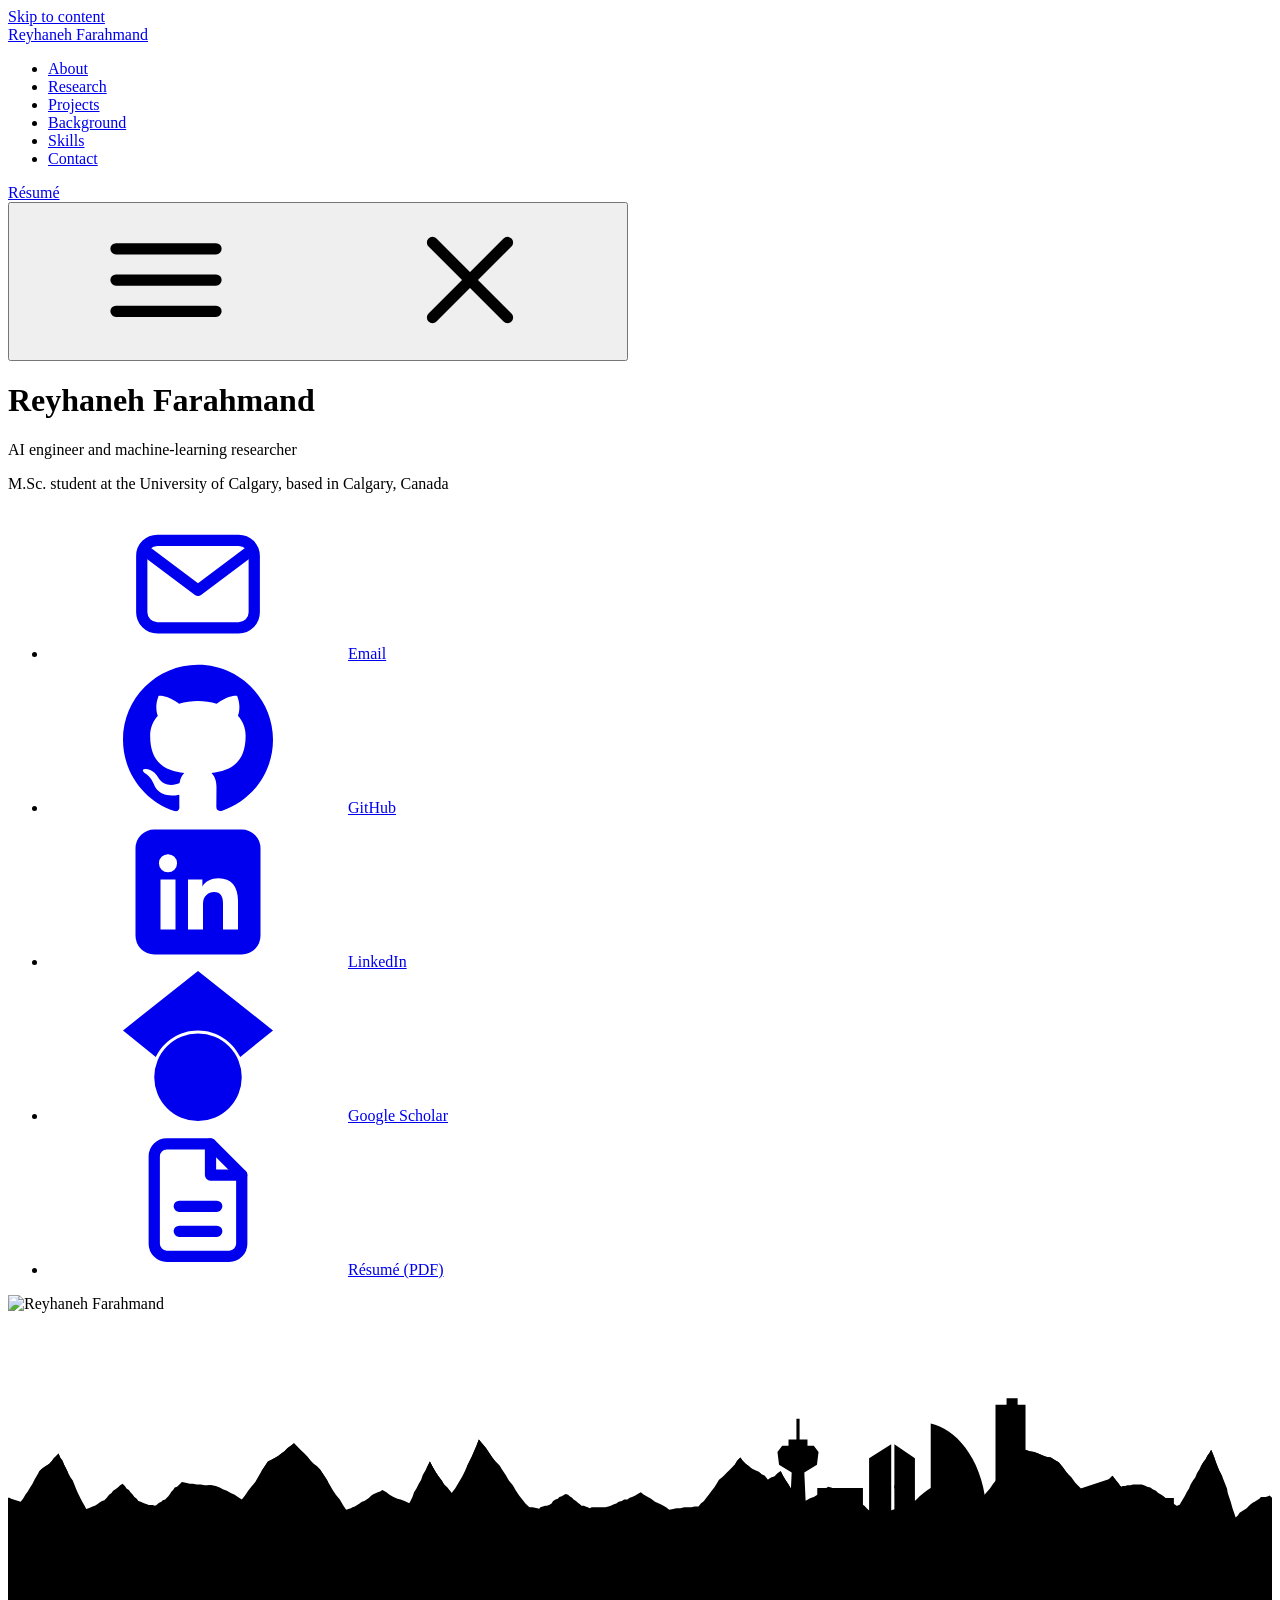
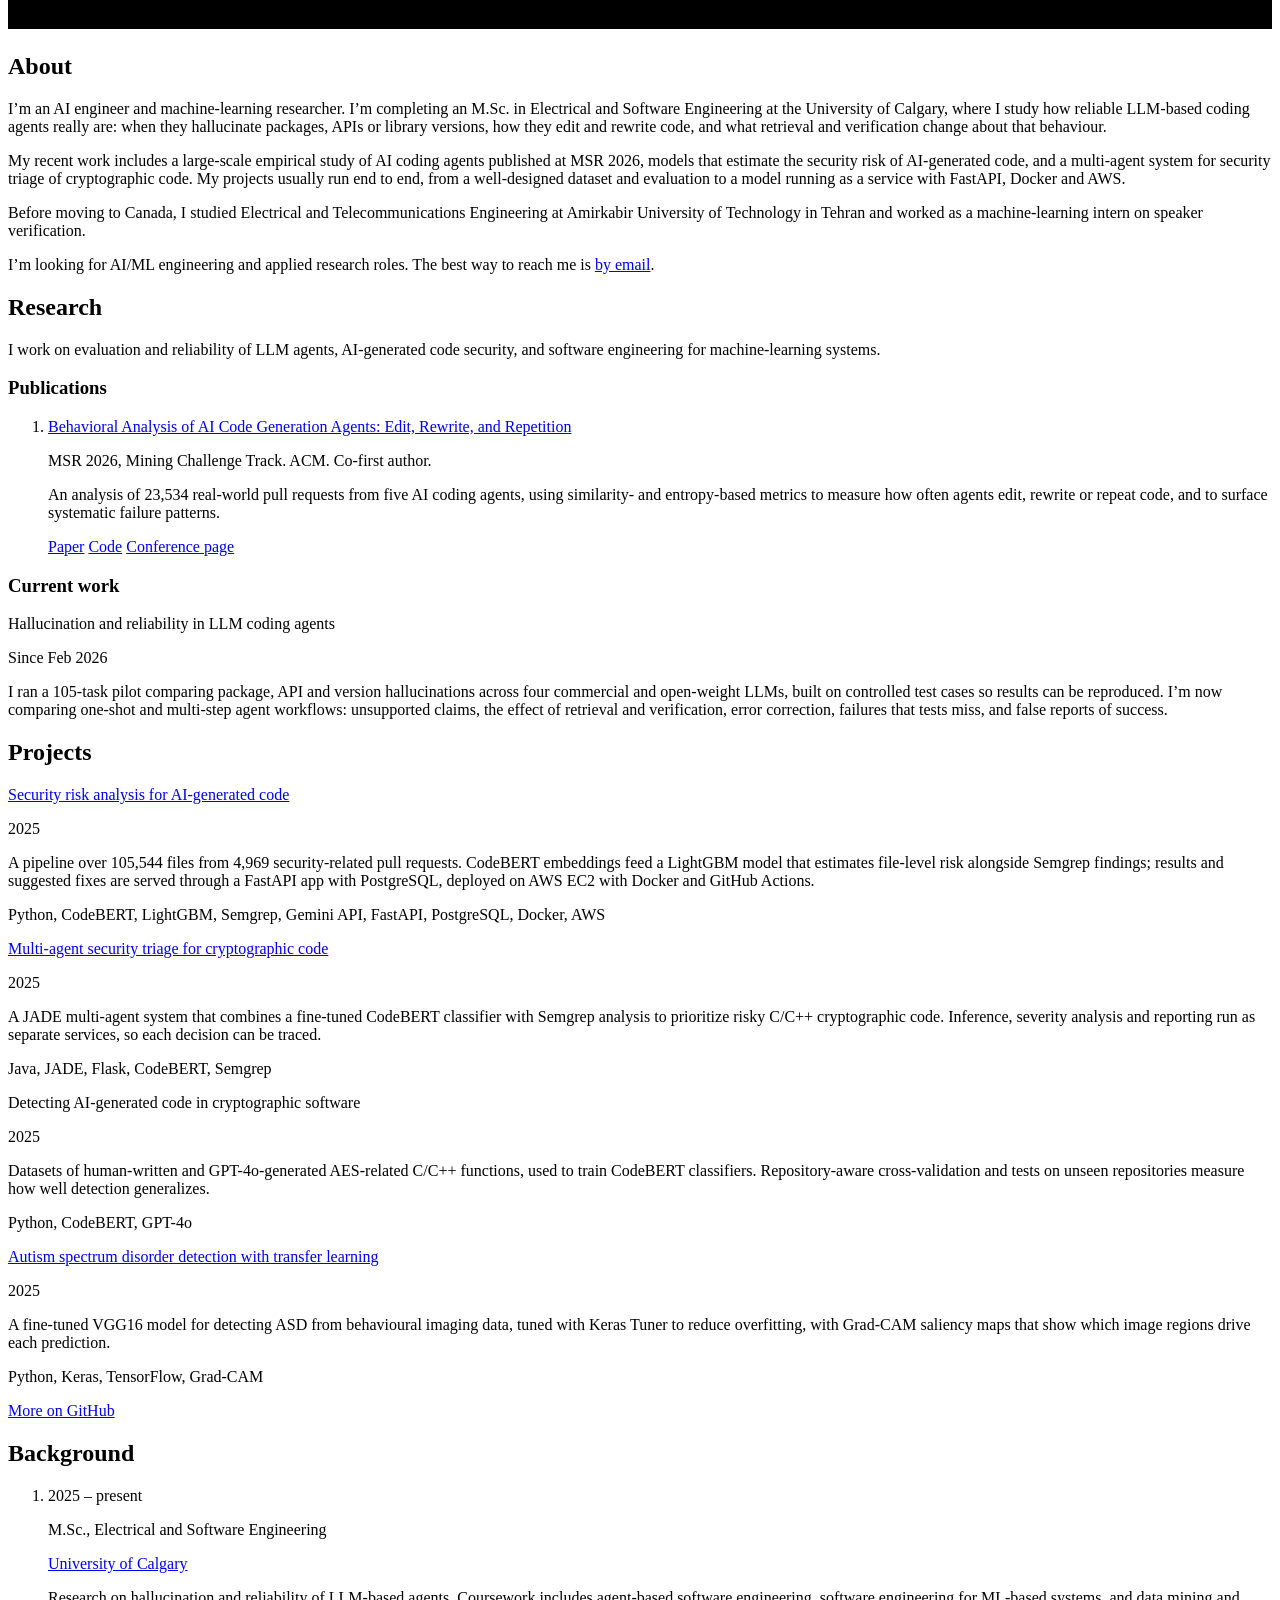
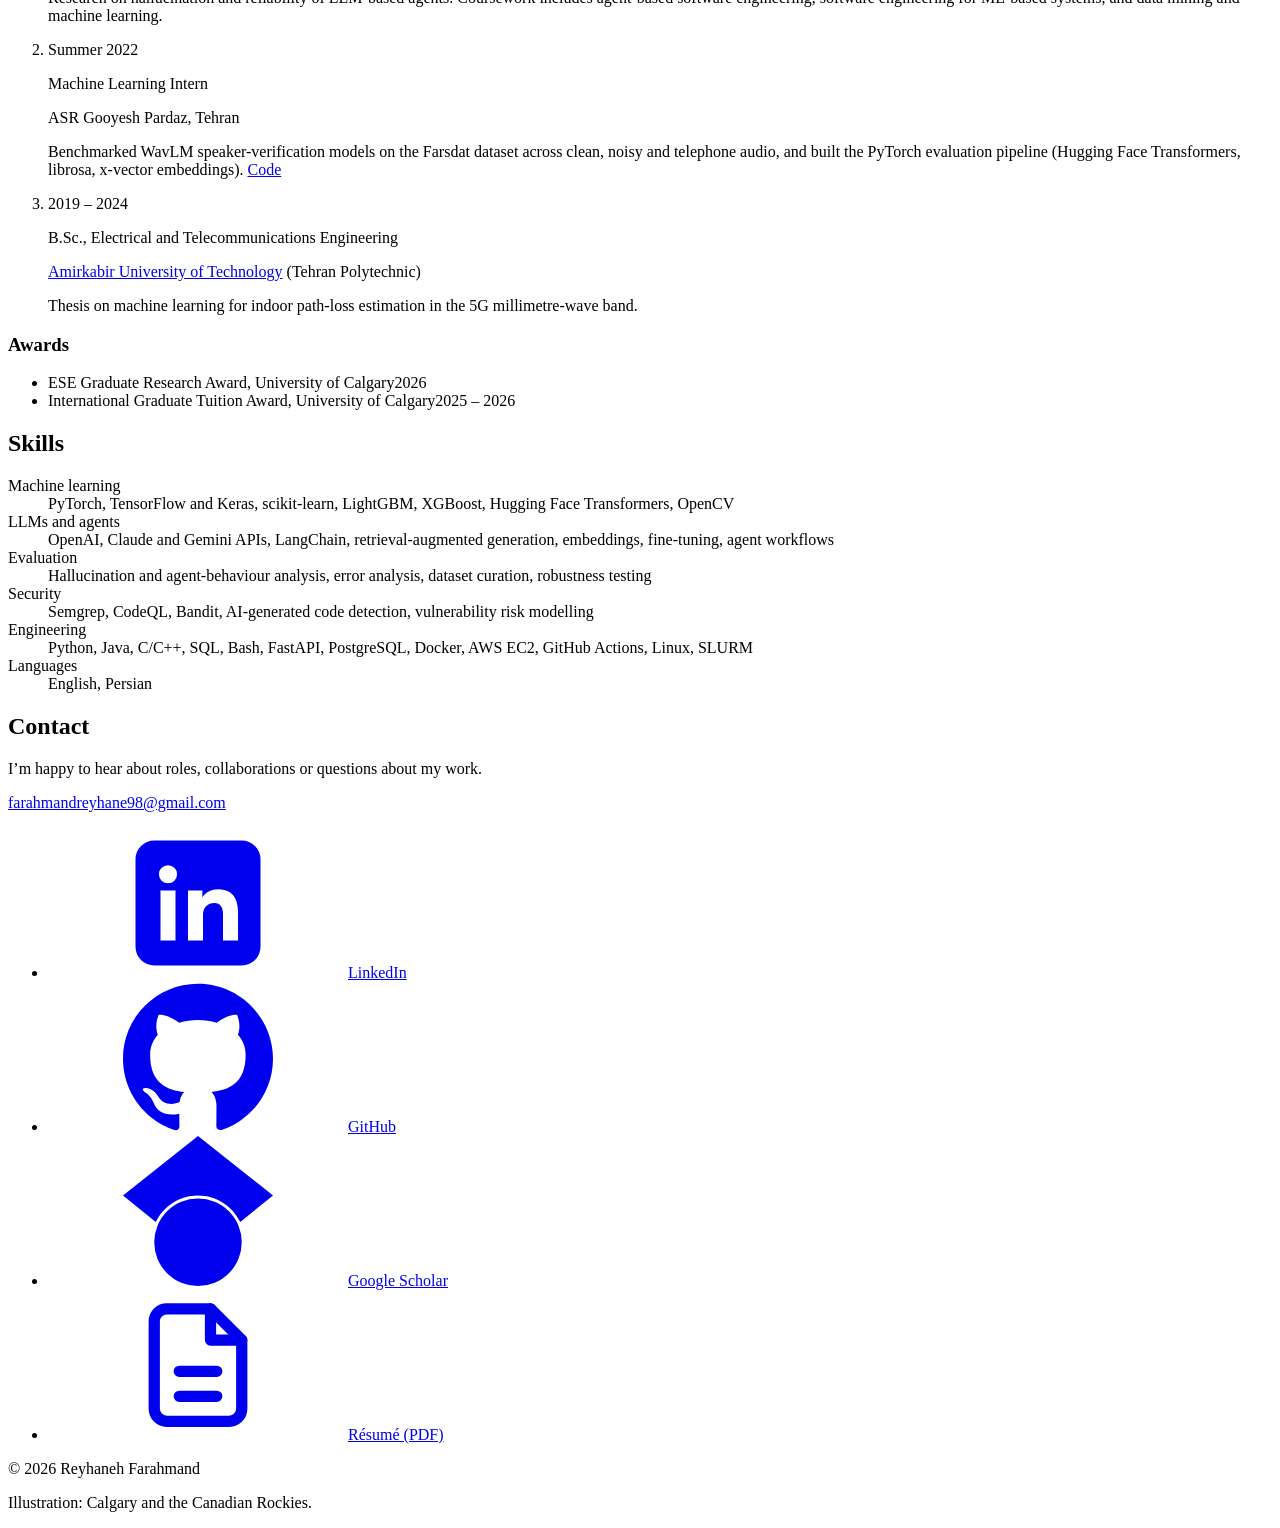
==== index.html @ 029b575a "Add files via upload" ====
<!doctype html>
<html lang="en">
<head>
  <meta charset="utf-8">
  <meta name="viewport" content="width=device-width, initial-scale=1">
  <title>Reyhaneh Farahmand</title>
  <meta name="description" content="Reyhaneh Farahmand is an AI engineer and machine-learning researcher in Calgary, Canada, working on the reliability of LLM-based coding agents, hallucination evaluation, and security for AI-generated code.">
  <meta name="author" content="Reyhaneh Farahmand">
  <link rel="canonical" href="https://rey1380.github.io/">

  <meta property="og:type" content="profile">
  <meta property="og:title" content="Reyhaneh Farahmand">
  <meta property="og:description" content="AI engineer and machine-learning researcher in Calgary, working on the reliability of LLM-based coding agents.">
  <meta property="og:url" content="https://rey1380.github.io/">
  <meta property="og:image" content="https://rey1380.github.io/assets/img/og-card.jpg">
  <meta property="og:image:width" content="1200">
  <meta property="og:image:height" content="630">
  <meta property="og:image:alt" content="Reyhaneh Farahmand, AI engineer and machine-learning researcher">
  <meta property="profile:first_name" content="Reyhaneh">
  <meta property="profile:last_name" content="Farahmand">
  <meta name="twitter:card" content="summary_large_image">

  <meta name="theme-color" content="#EFF4F8">
  <link rel="icon" type="image/png" sizes="32x32" href="assets/img/favicon-32.png">
  <link rel="apple-touch-icon" href="assets/img/apple-touch-icon.png">
  <link rel="preload" href="assets/fonts/manrope-latin-wght-normal.woff2" as="font" type="font/woff2" crossorigin>
  <link rel="stylesheet" href="assets/css/style.css">

  <script type="application/ld+json">
  {
    "@context": "https://schema.org",
    "@type": "Person",
    "name": "Reyhaneh Farahmand",
    "url": "https://rey1380.github.io/",
    "image": "https://rey1380.github.io/assets/img/profile.jpg",
    "email": "mailto:farahmandreyhane98@gmail.com",
    "jobTitle": "AI Engineer and Machine Learning Researcher",
    "address": { "@type": "PostalAddress", "addressLocality": "Calgary", "addressRegion": "AB", "addressCountry": "CA" },
    "affiliation": { "@type": "CollegeOrUniversity", "name": "University of Calgary", "url": "https://ucalgary.ca/" },
    "alumniOf": [
      { "@type": "CollegeOrUniversity", "name": "University of Calgary" },
      { "@type": "CollegeOrUniversity", "name": "Amirkabir University of Technology" }
    ],
    "knowsAbout": ["Large language models", "AI agents", "LLM hallucination", "Machine learning", "AI security", "Software engineering for ML systems"],
    "sameAs": [
      "https://github.com/Rey1380",
      "https://www.linkedin.com/in/reyhane-farahmand",
      "https://scholar.google.ca/citations?user=gszVaOEAAAAJ&hl=en"
    ]
  }
  </script>
</head>
<body>
  <svg width="0" height="0" style="position:absolute" aria-hidden="true" focusable="false">
    <symbol id="i-github" viewBox="0 0 24 24"><path fill="currentColor" d="M12 .297c-6.63 0-12 5.373-12 12 0 5.303 3.438 9.8 8.205 11.385.6.113.82-.258.82-.577 0-.285-.01-1.04-.015-2.04-3.338.724-4.042-1.61-4.042-1.61C4.422 18.07 3.633 17.7 3.633 17.7c-1.087-.744.084-.729.084-.729 1.205.084 1.838 1.236 1.838 1.236 1.07 1.835 2.809 1.305 3.495.998.108-.776.417-1.305.76-1.605-2.665-.3-5.466-1.332-5.466-5.93 0-1.31.465-2.38 1.235-3.22-.135-.303-.54-1.523.105-3.176 0 0 1.005-.322 3.3 1.23.96-.267 1.98-.399 3-.405 1.02.006 2.04.138 3 .405 2.28-1.552 3.285-1.23 3.285-1.23.645 1.653.24 2.873.12 3.176.765.84 1.23 1.91 1.23 3.22 0 4.61-2.805 5.625-5.475 5.92.42.36.81 1.096.81 2.22 0 1.606-.015 2.896-.015 3.286 0 .315.21.69.825.57C20.565 22.092 24 17.592 24 12.297c0-6.627-5.373-12-12-12"/></symbol>
    <symbol id="i-scholar" viewBox="0 0 24 24"><path fill="currentColor" d="M5.242 13.769L0 9.5 12 0l12 9.5-5.242 4.269C17.548 11.249 14.978 9.5 12 9.5c-2.977 0-5.548 1.748-6.758 4.269zM12 10a7 7 0 1 0 0 14 7 7 0 0 0 0-14z"/></symbol>
    <symbol id="i-linkedin" viewBox="0 0 24 24"><path fill="currentColor" fill-rule="evenodd" d="M5 2h14a3 3 0 0 1 3 3v14a3 3 0 0 1-3 3H5a3 3 0 0 1-3-3V5a3 3 0 0 1 3-3zM5.75 7.4a1.45 1.45 0 1 0 2.9 0a1.45 1.45 0 1 0-2.9 0zM6 10h2.4v8H6zM10.4 10h2.3v1.1c.5-.8 1.4-1.3 2.6-1.3 2 0 3.1 1.3 3.1 3.6V18h-2.4v-4.2c0-1.1-.4-1.8-1.4-1.8-1 0-1.8.7-1.8 1.9V18h-2.4z"/></symbol>
    <symbol id="i-mail" viewBox="0 0 24 24"><g fill="none" stroke="currentColor" stroke-width="1.8" stroke-linecap="round" stroke-linejoin="round"><rect x="3" y="5" width="18" height="14" rx="2.5"/><path d="m4 7 8 6 8-6"/></g></symbol>
    <symbol id="i-file" viewBox="0 0 24 24"><g fill="none" stroke="currentColor" stroke-width="1.8" stroke-linecap="round" stroke-linejoin="round"><path d="M14 3H7a2 2 0 0 0-2 2v14a2 2 0 0 0 2 2h10a2 2 0 0 0 2-2V8z"/><path d="M14 3v5h5M9 13h6M9 17h6"/></g></symbol>
    <symbol id="i-menu" viewBox="0 0 24 24"><path fill="none" stroke="currentColor" stroke-width="1.8" stroke-linecap="round" d="M4 7h16M4 12h16M4 17h16"/></symbol>
    <symbol id="i-close" viewBox="0 0 24 24"><path fill="none" stroke="currentColor" stroke-width="1.8" stroke-linecap="round" d="M6 6l12 12M18 6 6 18"/></symbol>
  </svg>

  <a class="skip-link" href="#main">Skip to content</a>

  <header class="site-header">
    <div class="container header-inner">
      <a class="brand" href="#top">Reyhaneh Farahmand</a>
      <nav class="site-nav" id="site-nav" aria-label="Main">
        <ul>
          <li><a href="#about">About</a></li>
          <li><a href="#research">Research</a></li>
          <li><a href="#projects">Projects</a></li>
          <li><a href="#background">Background</a></li>
          <li><a href="#skills">Skills</a></li>
          <li><a href="#contact">Contact</a></li>
        </ul>
        <a class="nav-cv" href="assets/cv/Reyhaneh_Farahmand_Resume.pdf" target="_blank" rel="noopener">Résumé</a>
      </nav>
      <button class="menu-toggle" type="button" aria-expanded="false" aria-controls="site-nav" aria-label="Open menu">
        <svg class="icon icon-menu"><use href="#i-menu"/></svg>
        <svg class="icon icon-close"><use href="#i-close"/></svg>
      </button>
    </div>
  </header>

  <div class="hero" id="top">
    <div class="container hero-inner">
      <div class="intro">
        <h1>Reyhaneh Farahmand</h1>
        <p class="title">AI engineer and machine-learning researcher</p>
        <p class="affil">M.Sc. student at the University of Calgary, based in Calgary, Canada</p>
        <ul class="links" aria-label="Contact and profiles">
          <li><a href="mailto:farahmandreyhane98@gmail.com"><svg class="icon"><use href="#i-mail"/></svg>Email</a></li>
          <li><a href="https://github.com/Rey1380" target="_blank" rel="noopener me"><svg class="icon"><use href="#i-github"/></svg>GitHub</a></li>
          <li><a href="https://www.linkedin.com/in/reyhane-farahmand" target="_blank" rel="noopener me"><svg class="icon"><use href="#i-linkedin"/></svg>LinkedIn</a></li>
          <li><a href="https://scholar.google.ca/citations?user=gszVaOEAAAAJ&amp;hl=en" target="_blank" rel="noopener me"><svg class="icon"><use href="#i-scholar"/></svg>Google Scholar</a></li>
          <li><a href="assets/cv/Reyhaneh_Farahmand_Resume.pdf" target="_blank" rel="noopener"><svg class="icon"><use href="#i-file"/></svg>Résumé (PDF)</a></li>
        </ul>
      </div>
      <img class="portrait" src="assets/img/profile.jpg" width="440" height="440" alt="Reyhaneh Farahmand">
    </div>
    <div class="hero-art">
      <svg class="city-art" viewBox="0 0 1600 400" preserveAspectRatio="xMidYMax slice" aria-hidden="true" focusable="false" xmlns="http://www.w3.org/2000/svg"><defs><clipPath id="snow"><path d="M0,-10 L1600,-10 L1600,218 L1588,217 L1576,222 L1564,194 L1552,216 L1540,197 L1528,206 L1516,223 L1504,200 L1492,196 L1480,227 L1468,198 L1456,202 L1444,217 L1432,194 L1420,205 L1408,210 L1396,213 L1384,221 L1372,199 L1360,205 L1348,204 L1336,206 L1324,204 L1312,209 L1300,223 L1288,223 L1276,196 L1264,203 L1252,227 L1240,202 L1228,203 L1216,229 L1204,201 L1192,224 L1180,197 L1168,204 L1156,194 L1144,199 L1132,203 L1120,204 L1108,216 L1096,214 L1084,203 L1072,201 L1060,200 L1048,197 L1036,217 L1024,193 L1012,207 L1000,202 L988,203 L976,197 L964,216 L952,220 L940,220 L928,203 L916,224 L904,197 L892,216 L880,229 L868,197 L856,203 L844,207 L832,215 L820,201 L808,194 L796,200 L784,202 L772,203 L760,201 L748,206 L736,202 L724,201 L712,195 L700,197 L688,205 L676,207 L664,194 L652,207 L640,197 L628,202 L616,196 L604,202 L592,194 L580,206 L568,199 L556,194 L544,215 L532,197 L520,193 L508,219 L496,196 L484,198 L472,204 L460,211 L448,197 L436,210 L424,219 L412,209 L400,195 L388,222 L376,217 L364,201 L352,203 L340,227 L328,228 L316,198 L304,227 L292,207 L280,204 L268,215 L256,216 L244,201 L232,200 L220,195 L208,196 L196,210 L184,216 L172,195 L160,219 L148,200 L136,198 L124,195 L112,195 L100,206 L88,205 L76,222 L64,205 L52,204 L40,219 L28,200 L16,200 L4,205 L-8,194 Z"/></clipPath><clipPath id="snowb"><path d="M0,-10 L1600,-10 L1600,202 L1588,190 L1576,189 L1564,223 L1552,191 L1540,205 L1528,216 L1516,201 L1504,189 L1492,200 L1480,206 L1468,212 L1456,200 L1444,190 L1432,204 L1420,190 L1408,193 L1396,218 L1384,224 L1372,223 L1360,189 L1348,196 L1336,212 L1324,217 L1312,202 L1300,207 L1288,212 L1276,190 L1264,209 L1252,196 L1240,193 L1228,218 L1216,221 L1204,225 L1192,192 L1180,203 L1168,193 L1156,189 L1144,204 L1132,201 L1120,190 L1108,191 L1096,193 L1084,211 L1072,193 L1060,197 L1048,212 L1036,205 L1024,189 L1012,193 L1000,189 L988,222 L976,216 L964,196 L952,204 L940,191 L928,215 L916,190 L904,194 L892,198 L880,213 L868,211 L856,191 L844,214 L832,190 L820,208 L808,201 L796,194 L784,207 L772,208 L760,196 L748,209 L736,197 L724,195 L712,201 L700,190 L688,222 L676,198 L664,208 L652,218 L640,218 L628,191 L616,203 L604,200 L592,210 L580,193 L568,210 L556,192 L544,199 L532,204 L520,201 L508,196 L496,201 L484,198 L472,191 L460,216 L448,202 L436,201 L424,220 L412,203 L400,223 L388,207 L376,213 L364,196 L352,192 L340,196 L328,204 L316,198 L304,204 L292,223 L280,202 L268,192 L256,225 L244,200 L232,214 L220,196 L208,194 L196,211 L184,189 L172,210 L160,203 L148,188 L136,199 L124,200 L112,202 L100,203 L88,190 L76,202 L64,193 L52,201 L40,202 L28,204 L16,201 L4,198 L-8,192 Z"/></clipPath></defs><g class="layer l-back"><path d="M-40,340 L-40,254 L-39,252 L-39,250 L-38,248 L-38,245 L-37,243 L-36,240 L-36,238 L-35,236 L-34,234 L-34,232 L-33,230 L-32,228 L-32,226 L-31,224 L-31,222 L-30,220 L-27,221 L-24,223 L-21,225 L-19,226 L-16,228 L-13,229 L-10,231 L-7,233 L-4,233 L-1,234 L2,234 L4,235 L7,236 L10,237 L13,238 L16,239 L19,235 L22,230 L25,226 L28,221 L31,216 L34,210 L37,205 L40,200 L43,197 L46,195 L49,193 L52,191 L55,188 L58,184 L61,181 L64,178 L66,183 L69,187 L71,192 L73,196 L75,200 L77,204 L79,208 L82,212 L84,217 L86,222 L88,227 L90,231 L92,235 L94,239 L97,244 L99,248 L102,247 L105,246 L107,245 L110,244 L113,242 L116,240 L119,238 L122,237 L125,234 L128,230 L131,228 L133,225 L136,223 L139,221 L142,218 L145,216 L148,219 L150,222 L153,224 L155,227 L158,230 L160,233 L163,235 L165,238 L168,239 L170,240 L173,241 L176,242 L178,243 L181,243 L183,243 L186,244 L188,243 L190,241 L192,240 L194,239 L196,237 L199,236 L201,234 L203,232 L205,229 L207,226 L209,224 L211,221 L214,220 L216,218 L218,216 L220,214 L225,215 L230,216 L234,216 L239,217 L244,217 L249,218 L253,218 L258,218 L263,219 L268,221 L272,223 L277,225 L282,228 L287,230 L291,233 L296,236 L300,231 L304,225 L308,220 L313,214 L317,207 L321,200 L325,194 L329,188 L333,186 L337,184 L342,181 L346,178 L350,175 L354,171 L358,168 L362,165 L366,169 L370,173 L375,178 L379,182 L383,187 L387,191 L391,194 L395,198 L399,204 L403,210 L407,217 L411,224 L415,230 L420,236 L424,243 L428,249 L431,248 L434,247 L436,246 L439,245 L442,243 L445,241 L448,239 L451,238 L454,236 L457,234 L460,231 L463,229 L466,228 L468,227 L471,226 L474,224 L479,227 L483,230 L488,233 L493,235 L497,236 L502,238 L506,240 L511,242 L515,243 L520,244 L525,245 L529,246 L534,247 L538,248 L543,249 L547,251 L550,246 L553,241 L557,236 L560,230 L563,226 L566,222 L569,217 L572,212 L575,207 L578,201 L581,194 L584,188 L587,182 L590,175 L593,168 L596,160 L601,166 L605,171 L609,177 L613,183 L617,188 L622,193 L626,199 L630,205 L634,212 L639,218 L643,225 L647,231 L651,236 L655,241 L660,246 L664,251 L667,251 L669,249 L672,248 L674,246 L677,245 L680,244 L682,244 L685,243 L688,241 L690,238 L693,236 L696,235 L698,233 L701,232 L704,230 L706,229 L709,230 L711,232 L714,234 L716,236 L719,238 L721,240 L724,242 L726,244 L729,244 L731,245 L734,246 L736,247 L739,246 L741,246 L744,246 L746,246 L750,246 L753,246 L756,246 L760,245 L763,244 L767,242 L770,241 L773,239 L777,238 L780,236 L784,236 L787,234 L790,233 L794,231 L797,229 L801,227 L805,230 L810,233 L814,235 L819,239 L824,241 L828,243 L833,246 L837,249 L842,248 L846,247 L851,247 L856,246 L860,246 L865,246 L869,245 L874,245 L877,241 L881,238 L884,234 L887,230 L890,226 L894,221 L897,216 L900,211 L904,208 L907,205 L910,202 L913,199 L917,195 L920,192 L923,187 L927,183 L930,187 L934,191 L938,194 L942,197 L946,199 L950,201 L954,204 L958,206 L962,211 L966,216 L970,219 L974,224 L978,230 L982,236 L986,241 L990,247 L993,246 L996,245 L999,244 L1002,243 L1005,241 L1008,238 L1011,237 L1014,235 L1017,234 L1020,233 L1023,231 L1026,229 L1029,227 L1032,225 L1035,222 L1038,220 L1042,221 L1045,222 L1048,223 L1051,224 L1055,225 L1058,227 L1061,228 L1064,230 L1067,232 L1071,234 L1074,236 L1077,238 L1080,241 L1084,244 L1087,247 L1090,250 L1095,251 L1100,253 L1105,252 L1110,253 L1115,251 L1120,249 L1124,248 L1129,247 L1134,244 L1139,241 L1144,239 L1149,237 L1154,232 L1159,228 L1164,224 L1169,221 L1172,224 L1175,227 L1177,229 L1180,232 L1183,234 L1186,237 L1189,239 L1192,241 L1195,243 L1198,244 L1201,245 L1204,247 L1207,248 L1209,249 L1212,251 L1215,252 L1220,247 L1224,243 L1229,238 L1233,234 L1238,228 L1243,222 L1247,216 L1252,210 L1256,207 L1261,204 L1265,199 L1270,196 L1275,190 L1279,184 L1284,179 L1288,173 L1293,175 L1299,176 L1304,178 L1309,180 L1314,182 L1320,183 L1325,186 L1330,189 L1335,195 L1340,202 L1346,208 L1351,215 L1356,220 L1361,225 L1366,230 L1372,235 L1375,234 L1378,233 L1381,233 L1385,232 L1388,230 L1391,228 L1394,227 L1398,226 L1401,224 L1404,223 L1407,221 L1411,219 L1414,219 L1417,218 L1421,218 L1424,217 L1427,217 L1431,217 L1435,217 L1438,218 L1442,220 L1446,221 L1449,223 L1453,225 L1456,228 L1460,230 L1464,233 L1467,236 L1471,239 L1475,241 L1478,243 L1482,246 L1484,241 L1487,236 L1490,231 L1492,227 L1495,222 L1497,217 L1500,212 L1503,208 L1505,203 L1508,198 L1510,194 L1513,189 L1516,185 L1518,181 L1521,177 L1523,173 L1525,178 L1527,183 L1529,189 L1531,194 L1533,199 L1535,203 L1537,207 L1539,212 L1541,217 L1543,222 L1544,228 L1546,234 L1548,240 L1550,247 L1552,253 L1554,259 L1557,256 L1559,253 L1562,251 L1565,249 L1568,247 L1570,245 L1573,242 L1576,240 L1578,239 L1581,237 L1584,235 L1586,233 L1589,233 L1592,233 L1595,232 L1597,231 L1600,234 L1603,237 L1605,240 L1608,242 L1611,245 L1613,247 L1616,249 L1619,252 L1621,253 L1624,255 L1627,257 L1629,258 L1632,260 L1635,261 L1637,263 L1640,265 L1640,340 Z" fill="var(--a-far2)"/><path d="M-40,340 L-40,254 L-39,252 L-39,250 L-38,248 L-38,245 L-37,243 L-36,240 L-36,238 L-35,236 L-34,234 L-34,232 L-33,230 L-32,228 L-32,226 L-31,224 L-31,222 L-30,220 L-27,221 L-24,223 L-21,225 L-19,226 L-16,228 L-13,229 L-10,231 L-7,233 L-4,233 L-1,234 L2,234 L4,235 L7,236 L10,237 L13,238 L16,239 L19,235 L22,230 L25,226 L28,221 L31,216 L34,210 L37,205 L40,200 L43,197 L46,195 L49,193 L52,191 L55,188 L58,184 L61,181 L64,178 L66,183 L69,187 L71,192 L73,196 L75,200 L77,204 L79,208 L82,212 L84,217 L86,222 L88,227 L90,231 L92,235 L94,239 L97,244 L99,248 L102,247 L105,246 L107,245 L110,244 L113,242 L116,240 L119,238 L122,237 L125,234 L128,230 L131,228 L133,225 L136,223 L139,221 L142,218 L145,216 L148,219 L150,222 L153,224 L155,227 L158,230 L160,233 L163,235 L165,238 L168,239 L170,240 L173,241 L176,242 L178,243 L181,243 L183,243 L186,244 L188,243 L190,241 L192,240 L194,239 L196,237 L199,236 L201,234 L203,232 L205,229 L207,226 L209,224 L211,221 L214,220 L216,218 L218,216 L220,214 L225,215 L230,216 L234,216 L239,217 L244,217 L249,218 L253,218 L258,218 L263,219 L268,221 L272,223 L277,225 L282,228 L287,230 L291,233 L296,236 L300,231 L304,225 L308,220 L313,214 L317,207 L321,200 L325,194 L329,188 L333,186 L337,184 L342,181 L346,178 L350,175 L354,171 L358,168 L362,165 L366,169 L370,173 L375,178 L379,182 L383,187 L387,191 L391,194 L395,198 L399,204 L403,210 L407,217 L411,224 L415,230 L420,236 L424,243 L428,249 L431,248 L434,247 L436,246 L439,245 L442,243 L445,241 L448,239 L451,238 L454,236 L457,234 L460,231 L463,229 L466,228 L468,227 L471,226 L474,224 L479,227 L483,230 L488,233 L493,235 L497,236 L502,238 L506,240 L511,242 L515,243 L520,244 L525,245 L529,246 L534,247 L538,248 L543,249 L547,251 L550,246 L553,241 L557,236 L560,230 L563,226 L566,222 L569,217 L572,212 L575,207 L578,201 L581,194 L584,188 L587,182 L590,175 L593,168 L596,160 L601,166 L605,171 L609,177 L613,183 L617,188 L622,193 L626,199 L630,205 L634,212 L639,218 L643,225 L647,231 L651,236 L655,241 L660,246 L664,251 L667,251 L669,249 L672,248 L674,246 L677,245 L680,244 L682,244 L685,243 L688,241 L690,238 L693,236 L696,235 L698,233 L701,232 L704,230 L706,229 L709,230 L711,232 L714,234 L716,236 L719,238 L721,240 L724,242 L726,244 L729,244 L731,245 L734,246 L736,247 L739,246 L741,246 L744,246 L746,246 L750,246 L753,246 L756,246 L760,245 L763,244 L767,242 L770,241 L773,239 L777,238 L780,236 L784,236 L787,234 L790,233 L794,231 L797,229 L801,227 L805,230 L810,233 L814,235 L819,239 L824,241 L828,243 L833,246 L837,249 L842,248 L846,247 L851,247 L856,246 L860,246 L865,246 L869,245 L874,245 L877,241 L881,238 L884,234 L887,230 L890,226 L894,221 L897,216 L900,211 L904,208 L907,205 L910,202 L913,199 L917,195 L920,192 L923,187 L927,183 L930,187 L934,191 L938,194 L942,197 L946,199 L950,201 L954,204 L958,206 L962,211 L966,216 L970,219 L974,224 L978,230 L982,236 L986,241 L990,247 L993,246 L996,245 L999,244 L1002,243 L1005,241 L1008,238 L1011,237 L1014,235 L1017,234 L1020,233 L1023,231 L1026,229 L1029,227 L1032,225 L1035,222 L1038,220 L1042,221 L1045,222 L1048,223 L1051,224 L1055,225 L1058,227 L1061,228 L1064,230 L1067,232 L1071,234 L1074,236 L1077,238 L1080,241 L1084,244 L1087,247 L1090,250 L1095,251 L1100,253 L1105,252 L1110,253 L1115,251 L1120,249 L1124,248 L1129,247 L1134,244 L1139,241 L1144,239 L1149,237 L1154,232 L1159,228 L1164,224 L1169,221 L1172,224 L1175,227 L1177,229 L1180,232 L1183,234 L1186,237 L1189,239 L1192,241 L1195,243 L1198,244 L1201,245 L1204,247 L1207,248 L1209,249 L1212,251 L1215,252 L1220,247 L1224,243 L1229,238 L1233,234 L1238,228 L1243,222 L1247,216 L1252,210 L1256,207 L1261,204 L1265,199 L1270,196 L1275,190 L1279,184 L1284,179 L1288,173 L1293,175 L1299,176 L1304,178 L1309,180 L1314,182 L1320,183 L1325,186 L1330,189 L1335,195 L1340,202 L1346,208 L1351,215 L1356,220 L1361,225 L1366,230 L1372,235 L1375,234 L1378,233 L1381,233 L1385,232 L1388,230 L1391,228 L1394,227 L1398,226 L1401,224 L1404,223 L1407,221 L1411,219 L1414,219 L1417,218 L1421,218 L1424,217 L1427,217 L1431,217 L1435,217 L1438,218 L1442,220 L1446,221 L1449,223 L1453,225 L1456,228 L1460,230 L1464,233 L1467,236 L1471,239 L1475,241 L1478,243 L1482,246 L1484,241 L1487,236 L1490,231 L1492,227 L1495,222 L1497,217 L1500,212 L1503,208 L1505,203 L1508,198 L1510,194 L1513,189 L1516,185 L1518,181 L1521,177 L1523,173 L1525,178 L1527,183 L1529,189 L1531,194 L1533,199 L1535,203 L1537,207 L1539,212 L1541,217 L1543,222 L1544,228 L1546,234 L1548,240 L1550,247 L1552,253 L1554,259 L1557,256 L1559,253 L1562,251 L1565,249 L1568,247 L1570,245 L1573,242 L1576,240 L1578,239 L1581,237 L1584,235 L1586,233 L1589,233 L1592,233 L1595,232 L1597,231 L1600,234 L1603,237 L1605,240 L1608,242 L1611,245 L1613,247 L1616,249 L1619,252 L1621,253 L1624,255 L1627,257 L1629,258 L1632,260 L1635,261 L1637,263 L1640,265 L1640,340 Z" fill="var(--a-snow2)" clip-path="url(#snowb)"/></g><g class="layer l-far"><path d="M-40,340 L-40,293 L-39,291 L-39,288 L-38,286 L-38,284 L-37,281 L-36,278 L-36,276 L-35,273 L-34,271 L-34,268 L-33,266 L-32,263 L-32,261 L-31,258 L-31,256 L-30,253 L-26,256 L-22,259 L-17,263 L-13,266 L-9,270 L-5,274 L-1,277 L4,280 L8,283 L12,286 L16,289 L20,291 L24,291 L29,292 L33,293 L37,294 L41,293 L45,291 L48,289 L52,286 L56,285 L60,283 L63,280 L67,278 L71,275 L75,272 L79,269 L82,266 L86,264 L90,262 L94,260 L97,259 L104,261 L110,263 L117,267 L123,270 L130,272 L136,274 L142,275 L149,276 L155,277 L162,278 L168,277 L175,277 L181,277 L188,278 L194,280 L200,282 L204,277 L207,272 L211,267 L214,262 L218,258 L221,255 L225,251 L228,247 L232,243 L235,240 L239,236 L242,232 L246,230 L249,228 L253,226 L256,223 L263,226 L269,229 L276,231 L282,234 L289,239 L295,244 L302,249 L308,255 L315,259 L321,263 L328,266 L334,270 L341,276 L348,282 L354,288 L361,295 L365,293 L369,292 L374,291 L378,289 L383,286 L387,283 L392,280 L396,277 L401,275 L405,273 L410,272 L414,271 L418,269 L423,266 L427,264 L432,262 L435,264 L439,266 L443,267 L446,268 L450,269 L453,271 L457,271 L461,273 L464,273 L468,274 L471,275 L475,276 L479,277 L482,278 L486,279 L489,281 L492,275 L495,269 L498,263 L500,257 L503,251 L506,244 L509,239 L512,233 L514,227 L517,222 L520,216 L523,211 L525,205 L528,200 L531,194 L534,188 L537,194 L541,201 L545,207 L549,212 L552,217 L556,221 L560,226 L564,231 L567,238 L571,244 L575,249 L579,255 L582,260 L586,266 L590,271 L593,276 L599,273 L605,269 L611,266 L617,262 L623,258 L629,254 L635,250 L641,247 L647,247 L653,246 L658,246 L664,246 L670,247 L676,249 L682,250 L688,251 L693,251 L699,251 L704,251 L710,252 L715,250 L721,249 L726,248 L731,248 L737,251 L742,254 L748,257 L753,260 L759,264 L764,268 L769,272 L775,277 L779,275 L782,273 L786,272 L790,271 L794,268 L798,265 L801,262 L805,259 L809,259 L813,259 L816,259 L820,259 L824,258 L828,257 L832,256 L835,255 L840,258 L845,261 L849,265 L854,268 L859,270 L863,272 L868,274 L873,276 L877,277 L882,277 L886,279 L891,281 L896,280 L900,280 L905,279 L910,278 L914,272 L918,265 L923,259 L927,253 L931,248 L935,243 L940,237 L944,232 L948,227 L952,222 L957,217 L961,212 L965,209 L970,207 L974,203 L978,200 L981,206 L984,211 L988,217 L991,222 L994,228 L997,234 L1000,240 L1003,246 L1007,251 L1010,256 L1013,261 L1016,267 L1019,270 L1022,274 L1026,279 L1029,283 L1031,281 L1033,279 L1035,277 L1037,275 L1039,273 L1041,272 L1043,270 L1045,268 L1047,265 L1048,262 L1050,259 L1052,255 L1054,252 L1056,250 L1058,247 L1060,244 L1063,247 L1065,250 L1067,252 L1069,254 L1072,256 L1074,258 L1076,260 L1078,262 L1080,265 L1083,268 L1085,271 L1087,275 L1089,277 L1092,279 L1094,282 L1096,284 L1099,282 L1101,280 L1103,278 L1105,276 L1108,273 L1110,270 L1112,267 L1115,264 L1117,260 L1119,256 L1122,253 L1124,249 L1126,246 L1129,242 L1131,239 L1133,235 L1136,240 L1139,245 L1142,250 L1144,255 L1147,259 L1150,264 L1153,268 L1156,272 L1158,275 L1161,279 L1164,281 L1167,284 L1169,286 L1172,289 L1175,292 L1178,295 L1182,292 L1186,289 L1191,286 L1195,282 L1199,280 L1203,278 L1207,277 L1212,276 L1216,273 L1220,270 L1224,268 L1229,266 L1233,264 L1237,262 L1241,261 L1245,259 L1251,261 L1257,262 L1263,261 L1269,261 L1275,262 L1281,262 L1287,261 L1293,261 L1299,264 L1305,266 L1311,270 L1317,274 L1323,275 L1329,276 L1335,277 L1341,279 L1344,274 L1348,269 L1351,264 L1355,259 L1358,255 L1362,252 L1366,247 L1369,243 L1373,238 L1376,233 L1380,228 L1383,224 L1387,219 L1390,215 L1394,210 L1398,206 L1401,210 L1405,215 L1408,219 L1412,223 L1415,228 L1419,234 L1422,240 L1426,245 L1429,247 L1433,249 L1436,250 L1440,252 L1443,254 L1447,257 L1451,260 L1454,263 L1457,261 L1459,259 L1462,258 L1464,256 L1467,254 L1470,252 L1472,250 L1475,247 L1477,246 L1480,244 L1482,243 L1485,242 L1488,240 L1490,238 L1493,236 L1495,233 L1500,237 L1505,242 L1511,246 L1516,252 L1521,256 L1526,260 L1531,264 L1536,269 L1541,269 L1546,268 L1551,269 L1556,270 L1561,272 L1566,274 L1571,275 L1576,276 L1579,275 L1582,273 L1585,270 L1587,268 L1590,267 L1593,267 L1596,265 L1598,264 L1601,263 L1604,263 L1607,262 L1610,261 L1612,259 L1615,258 L1618,257 L1621,255 L1622,258 L1623,260 L1624,262 L1625,265 L1627,268 L1628,270 L1629,273 L1630,276 L1631,278 L1633,280 L1634,283 L1635,285 L1636,288 L1638,290 L1639,293 L1640,295 L1640,340 Z" fill="var(--a-far)"/><path d="M-40,340 L-40,293 L-39,291 L-39,288 L-38,286 L-38,284 L-37,281 L-36,278 L-36,276 L-35,273 L-34,271 L-34,268 L-33,266 L-32,263 L-32,261 L-31,258 L-31,256 L-30,253 L-26,256 L-22,259 L-17,263 L-13,266 L-9,270 L-5,274 L-1,277 L4,280 L8,283 L12,286 L16,289 L20,291 L24,291 L29,292 L33,293 L37,294 L41,293 L45,291 L48,289 L52,286 L56,285 L60,283 L63,280 L67,278 L71,275 L75,272 L79,269 L82,266 L86,264 L90,262 L94,260 L97,259 L104,261 L110,263 L117,267 L123,270 L130,272 L136,274 L142,275 L149,276 L155,277 L162,278 L168,277 L175,277 L181,277 L188,278 L194,280 L200,282 L204,277 L207,272 L211,267 L214,262 L218,258 L221,255 L225,251 L228,247 L232,243 L235,240 L239,236 L242,232 L246,230 L249,228 L253,226 L256,223 L263,226 L269,229 L276,231 L282,234 L289,239 L295,244 L302,249 L308,255 L315,259 L321,263 L328,266 L334,270 L341,276 L348,282 L354,288 L361,295 L365,293 L369,292 L374,291 L378,289 L383,286 L387,283 L392,280 L396,277 L401,275 L405,273 L410,272 L414,271 L418,269 L423,266 L427,264 L432,262 L435,264 L439,266 L443,267 L446,268 L450,269 L453,271 L457,271 L461,273 L464,273 L468,274 L471,275 L475,276 L479,277 L482,278 L486,279 L489,281 L492,275 L495,269 L498,263 L500,257 L503,251 L506,244 L509,239 L512,233 L514,227 L517,222 L520,216 L523,211 L525,205 L528,200 L531,194 L534,188 L537,194 L541,201 L545,207 L549,212 L552,217 L556,221 L560,226 L564,231 L567,238 L571,244 L575,249 L579,255 L582,260 L586,266 L590,271 L593,276 L599,273 L605,269 L611,266 L617,262 L623,258 L629,254 L635,250 L641,247 L647,247 L653,246 L658,246 L664,246 L670,247 L676,249 L682,250 L688,251 L693,251 L699,251 L704,251 L710,252 L715,250 L721,249 L726,248 L731,248 L737,251 L742,254 L748,257 L753,260 L759,264 L764,268 L769,272 L775,277 L779,275 L782,273 L786,272 L790,271 L794,268 L798,265 L801,262 L805,259 L809,259 L813,259 L816,259 L820,259 L824,258 L828,257 L832,256 L835,255 L840,258 L845,261 L849,265 L854,268 L859,270 L863,272 L868,274 L873,276 L877,277 L882,277 L886,279 L891,281 L896,280 L900,280 L905,279 L910,278 L914,272 L918,265 L923,259 L927,253 L931,248 L935,243 L940,237 L944,232 L948,227 L952,222 L957,217 L961,212 L965,209 L970,207 L974,203 L978,200 L981,206 L984,211 L988,217 L991,222 L994,228 L997,234 L1000,240 L1003,246 L1007,251 L1010,256 L1013,261 L1016,267 L1019,270 L1022,274 L1026,279 L1029,283 L1031,281 L1033,279 L1035,277 L1037,275 L1039,273 L1041,272 L1043,270 L1045,268 L1047,265 L1048,262 L1050,259 L1052,255 L1054,252 L1056,250 L1058,247 L1060,244 L1063,247 L1065,250 L1067,252 L1069,254 L1072,256 L1074,258 L1076,260 L1078,262 L1080,265 L1083,268 L1085,271 L1087,275 L1089,277 L1092,279 L1094,282 L1096,284 L1099,282 L1101,280 L1103,278 L1105,276 L1108,273 L1110,270 L1112,267 L1115,264 L1117,260 L1119,256 L1122,253 L1124,249 L1126,246 L1129,242 L1131,239 L1133,235 L1136,240 L1139,245 L1142,250 L1144,255 L1147,259 L1150,264 L1153,268 L1156,272 L1158,275 L1161,279 L1164,281 L1167,284 L1169,286 L1172,289 L1175,292 L1178,295 L1182,292 L1186,289 L1191,286 L1195,282 L1199,280 L1203,278 L1207,277 L1212,276 L1216,273 L1220,270 L1224,268 L1229,266 L1233,264 L1237,262 L1241,261 L1245,259 L1251,261 L1257,262 L1263,261 L1269,261 L1275,262 L1281,262 L1287,261 L1293,261 L1299,264 L1305,266 L1311,270 L1317,274 L1323,275 L1329,276 L1335,277 L1341,279 L1344,274 L1348,269 L1351,264 L1355,259 L1358,255 L1362,252 L1366,247 L1369,243 L1373,238 L1376,233 L1380,228 L1383,224 L1387,219 L1390,215 L1394,210 L1398,206 L1401,210 L1405,215 L1408,219 L1412,223 L1415,228 L1419,234 L1422,240 L1426,245 L1429,247 L1433,249 L1436,250 L1440,252 L1443,254 L1447,257 L1451,260 L1454,263 L1457,261 L1459,259 L1462,258 L1464,256 L1467,254 L1470,252 L1472,250 L1475,247 L1477,246 L1480,244 L1482,243 L1485,242 L1488,240 L1490,238 L1493,236 L1495,233 L1500,237 L1505,242 L1511,246 L1516,252 L1521,256 L1526,260 L1531,264 L1536,269 L1541,269 L1546,268 L1551,269 L1556,270 L1561,272 L1566,274 L1571,275 L1576,276 L1579,275 L1582,273 L1585,270 L1587,268 L1590,267 L1593,267 L1596,265 L1598,264 L1601,263 L1604,263 L1607,262 L1610,261 L1612,259 L1615,258 L1618,257 L1621,255 L1622,258 L1623,260 L1624,262 L1625,265 L1627,268 L1628,270 L1629,273 L1630,276 L1631,278 L1633,280 L1634,283 L1635,285 L1636,288 L1638,290 L1639,293 L1640,295 L1640,340 Z" fill="var(--a-snow)" clip-path="url(#snow)"/><path d="M-30,253 L-26,256 L-22,259 L-17,263 L-13,266 L-9,270 L-5,274 L-1,277 L4,280 L8,283 L12,286 L16,289 L20,291 L24,291 L29,292 L33,293 L37,294 L10,317 L-27,340 Z M97,259 L104,261 L110,263 L117,267 L123,270 L130,272 L136,274 L142,275 L149,276 L155,277 L162,278 L136,309 L102,340 Z M256,223 L263,226 L269,229 L276,231 L282,234 L289,239 L295,244 L302,249 L308,255 L315,259 L321,263 L328,266 L334,270 L341,276 L348,282 L354,288 L361,295 L319,317 L261,340 Z M432,262 L435,264 L439,266 L443,267 L446,268 L450,269 L453,271 L457,271 L461,273 L464,273 L468,274 L471,275 L475,276 L479,277 L482,278 L486,279 L489,281 L466,310 L439,340 Z M534,188 L537,194 L541,201 L545,207 L549,212 L552,217 L556,221 L560,226 L564,231 L567,238 L571,244 L575,249 L579,255 L582,260 L586,266 L590,271 L593,276 L570,308 L538,308 Z M688,251 L693,251 L691,295 L695,340 Z M835,255 L840,258 L845,261 L849,265 L854,268 L859,270 L863,272 L868,274 L873,276 L877,277 L882,277 L886,279 L891,281 L869,310 L830,340 Z M978,200 L981,206 L984,211 L988,217 L991,222 L994,228 L997,234 L1000,240 L1003,246 L1007,251 L1010,256 L1013,261 L1016,267 L1019,270 L1022,274 L1026,279 L1029,283 L1009,312 L979,320 Z M1060,244 L1063,247 L1065,250 L1067,252 L1069,254 L1072,256 L1074,258 L1076,260 L1078,262 L1080,265 L1083,268 L1085,271 L1087,275 L1089,277 L1092,279 L1094,282 L1096,284 L1082,312 L1067,340 Z M1133,235 L1136,240 L1139,245 L1142,250 L1144,255 L1147,259 L1150,264 L1153,268 L1156,272 L1158,275 L1161,279 L1164,281 L1167,284 L1169,286 L1172,289 L1175,292 L1178,295 L1160,317 L1136,340 Z M1245,259 L1251,261 L1257,262 L1253,301 L1252,340 Z M1398,206 L1401,210 L1405,215 L1408,219 L1412,223 L1415,228 L1419,234 L1422,240 L1426,245 L1429,247 L1433,249 L1436,250 L1440,252 L1443,254 L1447,257 L1451,260 L1454,263 L1431,301 L1393,326 Z M1495,233 L1500,237 L1505,242 L1511,246 L1516,252 L1521,256 L1526,260 L1531,264 L1536,269 L1520,304 L1496,340 Z M1621,255 L1622,258 L1623,260 L1624,262 L1625,265 L1627,268 L1628,270 L1629,273 L1630,276 L1631,278 L1633,280 L1634,283 L1635,285 L1636,288 L1638,290 L1639,293 L1640,295 L1632,318 L1618,340 Z" fill="var(--a-shade)"/></g><g class="layer l-mid"><path d="M-40,392 L-40,312 L-38,310 L-35,309 L-32,307 L-30,306 L-28,305 L-25,303 L-22,302 L-20,300 L-5,302 L10,305 L25,306 L40,307 L55,308 L69,309 L84,309 L99,310 L119,308 L139,306 L160,304 L180,303 L200,298 L220,292 L240,288 L260,284 L278,286 L296,289 L314,292 L333,295 L351,298 L369,300 L387,302 L405,305 L419,304 L434,303 L448,303 L463,303 L477,302 L491,301 L506,298 L520,296 L534,298 L549,299 L563,301 L577,303 L592,305 L606,305 L620,306 L635,307 L653,303 L671,299 L689,296 L707,292 L725,289 L744,286 L762,283 L780,280 L800,282 L819,285 L839,287 L859,288 L879,294 L898,299 L918,303 L938,307 L950,306 L963,304 L976,302 L989,300 L1002,300 L1014,299 L1027,299 L1040,298 L1057,300 L1074,302 L1091,304 L1108,306 L1125,306 L1142,306 L1159,306 L1176,305 L1191,303 L1207,301 L1222,300 L1238,297 L1253,295 L1269,291 L1284,288 L1300,284 L1312,288 L1325,291 L1337,294 L1350,297 L1362,298 L1374,300 L1387,301 L1399,302 L1419,302 L1439,301 L1459,302 L1480,303 L1500,300 L1520,297 L1540,296 L1560,294 L1570,295 L1580,295 L1590,296 L1600,297 L1610,299 L1620,301 L1630,304 L1640,306 L1640,392 Z" fill="var(--a-mid)"/></g><g class="layer l-city"><path d="M870.0,305.4 h33.7 v48.6 h-33.7 Z M876.7,295.4 h20.2 v12.0 h-20.2 Z M900.4,271.8 h41.3 v82.2 h-41.3 Z M942.0,247.6 h33.3 v106.4 h-33.3 Z M976.0,315.3 h45.9 v38.7 h-45.9 Z M985.2,305.3 h27.5 v12.0 h-27.5 Z M1024.4,221.6 h57.8 v132.4 h-57.8 Z M1086.8,283.3 h47.1 v70.7 h-47.1 Z M1133.5,287.0 h29.9 v67.0 h-29.9 Z M1164.2,302.0 h28.4 v52.0 h-28.4 Z M1196.6,302.0 h57.0 v52.0 h-57.0 Z M1259.1,293.3 h48.1 v60.7 h-48.1 Z M1304.7,223.3 h54.6 v130.7 h-54.6 Z M1357.8,354 V222.2 L1400.0,208.2 V354 Z M1400.5,354 V265.2 L1434.7,251.2 V354 Z M1434.2,244.3 h52.0 v109.7 h-52.0 Z M1444.6,234.3 h31.2 v12.0 h-31.2 Z M985,354 L992,202 L976,192 L974,176 L980,168 L1020,168 L1026,176 L1024,192 L1008,202 L1015,354 Z M988,168 h24 v-8 h-24 Z M998,160 h4 v-26 h-4 Z M1168,354 V140 C1198,146 1232,182 1238,242 C1240,282 1234,322 1230,354 Z M1250,354 V116 h14 v-8 h14 v8 h10 V354 Z M1090,354 V184 L1118,166 V354 Z M1122,354 V166 L1148,184 V354 Z" fill="var(--a-city)"/><path d="M904.4,300.8 h3.0 v4.0 h-3.0 Z M904.4,318.8 h3.0 v4.0 h-3.0 Z M904.4,327.8 h3.0 v4.0 h-3.0 Z M911.4,300.8 h3.0 v4.0 h-3.0 Z M918.4,309.8 h3.0 v4.0 h-3.0 Z M918.4,336.8 h3.0 v4.0 h-3.0 Z M925.4,291.8 h3.0 v4.0 h-3.0 Z M932.4,309.8 h3.0 v4.0 h-3.0 Z M932.4,318.8 h3.0 v4.0 h-3.0 Z M953.0,276.6 h3.0 v4.0 h-3.0 Z M953.0,303.6 h3.0 v4.0 h-3.0 Z M953.0,321.6 h3.0 v4.0 h-3.0 Z M1028.4,259.6 h3.0 v4.0 h-3.0 Z M1028.4,286.6 h3.0 v4.0 h-3.0 Z M1028.4,295.6 h3.0 v4.0 h-3.0 Z M1028.4,313.6 h3.0 v4.0 h-3.0 Z M1035.4,241.6 h3.0 v4.0 h-3.0 Z M1035.4,340.6 h3.0 v4.0 h-3.0 Z M1042.4,295.6 h3.0 v4.0 h-3.0 Z M1049.4,268.6 h3.0 v4.0 h-3.0 Z M1049.4,331.6 h3.0 v4.0 h-3.0 Z M1056.4,241.6 h3.0 v4.0 h-3.0 Z M1056.4,250.6 h3.0 v4.0 h-3.0 Z M1056.4,286.6 h3.0 v4.0 h-3.0 Z M1056.4,295.6 h3.0 v4.0 h-3.0 Z M1056.4,304.6 h3.0 v4.0 h-3.0 Z M1056.4,313.6 h3.0 v4.0 h-3.0 Z M1056.4,331.6 h3.0 v4.0 h-3.0 Z M1063.4,250.6 h3.0 v4.0 h-3.0 Z M1063.4,286.6 h3.0 v4.0 h-3.0 Z M1063.4,331.6 h3.0 v4.0 h-3.0 Z M1063.4,340.6 h3.0 v4.0 h-3.0 Z M1070.4,277.6 h3.0 v4.0 h-3.0 Z M1070.4,304.6 h3.0 v4.0 h-3.0 Z M1070.4,322.6 h3.0 v4.0 h-3.0 Z M1111.8,303.3 h3.0 v4.0 h-3.0 Z M1111.8,312.3 h3.0 v4.0 h-3.0 Z M1144.5,334.0 h3.0 v4.0 h-3.0 Z M1308.7,288.3 h3.0 v4.0 h-3.0 Z M1308.7,297.3 h3.0 v4.0 h-3.0 Z M1315.7,333.3 h3.0 v4.0 h-3.0 Z M1322.7,333.3 h3.0 v4.0 h-3.0 Z M1329.7,261.3 h3.0 v4.0 h-3.0 Z M1336.7,252.3 h3.0 v4.0 h-3.0 Z M1361.8,228.2 h3.0 v4.0 h-3.0 Z M1361.8,237.2 h3.0 v4.0 h-3.0 Z M1361.8,255.2 h3.0 v4.0 h-3.0 Z M1361.8,273.2 h3.0 v4.0 h-3.0 Z M1361.8,309.2 h3.0 v4.0 h-3.0 Z M1361.8,336.2 h3.0 v4.0 h-3.0 Z M1375.8,246.2 h3.0 v4.0 h-3.0 Z M1375.8,273.2 h3.0 v4.0 h-3.0 Z M1375.8,309.2 h3.0 v4.0 h-3.0 Z M1382.8,228.2 h3.0 v4.0 h-3.0 Z M1382.8,246.2 h3.0 v4.0 h-3.0 Z M1382.8,273.2 h3.0 v4.0 h-3.0 Z M1382.8,318.2 h3.0 v4.0 h-3.0 Z M1389.8,237.2 h3.0 v4.0 h-3.0 Z M1389.8,246.2 h3.0 v4.0 h-3.0 Z M1389.8,273.2 h3.0 v4.0 h-3.0 Z M1389.8,309.2 h3.0 v4.0 h-3.0 Z M1389.8,327.2 h3.0 v4.0 h-3.0 Z M1404.5,280.2 h3.0 v4.0 h-3.0 Z M1404.5,307.2 h3.0 v4.0 h-3.0 Z M1404.5,325.2 h3.0 v4.0 h-3.0 Z M1411.5,334.2 h3.0 v4.0 h-3.0 Z M1418.5,280.2 h3.0 v4.0 h-3.0 Z M1418.5,334.2 h3.0 v4.0 h-3.0 Z M1438.2,272.3 h3.0 v4.0 h-3.0 Z M1438.2,281.3 h3.0 v4.0 h-3.0 Z M1438.2,290.3 h3.0 v4.0 h-3.0 Z M1438.2,326.3 h3.0 v4.0 h-3.0 Z M1445.2,308.3 h3.0 v4.0 h-3.0 Z M1452.2,308.3 h3.0 v4.0 h-3.0 Z M1459.2,272.3 h3.0 v4.0 h-3.0 Z M1459.2,290.3 h3.0 v4.0 h-3.0 Z M1459.2,308.3 h3.0 v4.0 h-3.0 Z M1459.2,317.3 h3.0 v4.0 h-3.0 Z M1466.2,335.3 h3.0 v4.0 h-3.0 Z M1473.2,272.3 h3.0 v4.0 h-3.0 Z M1473.2,326.3 h3.0 v4.0 h-3.0 Z M1176.0,236.0 h3.0 v4.0 h-3.0 Z M1176.0,245.0 h3.0 v4.0 h-3.0 Z M1176.0,263.0 h3.0 v4.0 h-3.0 Z M1176.0,326.0 h3.0 v4.0 h-3.0 Z M1183.0,200.0 h3.0 v4.0 h-3.0 Z M1183.0,227.0 h3.0 v4.0 h-3.0 Z M1190.0,164.0 h3.0 v4.0 h-3.0 Z M1190.0,218.0 h3.0 v4.0 h-3.0 Z M1190.0,227.0 h3.0 v4.0 h-3.0 Z M1190.0,308.0 h3.0 v4.0 h-3.0 Z M1197.0,173.0 h3.0 v4.0 h-3.0 Z M1197.0,290.0 h3.0 v4.0 h-3.0 Z M1204.0,182.0 h3.0 v4.0 h-3.0 Z M1204.0,191.0 h3.0 v4.0 h-3.0 Z M1204.0,263.0 h3.0 v4.0 h-3.0 Z M1204.0,290.0 h3.0 v4.0 h-3.0 Z M1211.0,218.0 h3.0 v4.0 h-3.0 Z M1211.0,227.0 h3.0 v4.0 h-3.0 Z M1254.0,170.0 h3.0 v4.0 h-3.0 Z M1254.0,224.0 h3.0 v4.0 h-3.0 Z M1254.0,242.0 h3.0 v4.0 h-3.0 Z M1261.0,206.0 h3.0 v4.0 h-3.0 Z M1261.0,224.0 h3.0 v4.0 h-3.0 Z M1261.0,242.0 h3.0 v4.0 h-3.0 Z M1261.0,341.0 h3.0 v4.0 h-3.0 Z M1268.0,152.0 h3.0 v4.0 h-3.0 Z M1268.0,260.0 h3.0 v4.0 h-3.0 Z M1268.0,269.0 h3.0 v4.0 h-3.0 Z M1268.0,314.0 h3.0 v4.0 h-3.0 Z M1275.0,161.0 h3.0 v4.0 h-3.0 Z M1275.0,251.0 h3.0 v4.0 h-3.0 Z M1275.0,305.0 h3.0 v4.0 h-3.0 Z M1275.0,341.0 h3.0 v4.0 h-3.0 Z M1094.0,200.0 h3.0 v4.0 h-3.0 Z M1094.0,254.0 h3.0 v4.0 h-3.0 Z M1101.0,218.0 h3.0 v4.0 h-3.0 Z M1101.0,290.0 h3.0 v4.0 h-3.0 Z M1115.0,254.0 h3.0 v4.0 h-3.0 Z M1115.0,263.0 h3.0 v4.0 h-3.0 Z M1122.0,218.0 h3.0 v4.0 h-3.0 Z M1122.0,272.0 h3.0 v4.0 h-3.0 Z M1129.0,227.0 h3.0 v4.0 h-3.0 Z M1129.0,290.0 h3.0 v4.0 h-3.0 Z M1129.0,326.0 h3.0 v4.0 h-3.0 Z M1129.0,335.0 h3.0 v4.0 h-3.0 Z M1136.0,200.0 h3.0 v4.0 h-3.0 Z M1136.0,317.0 h3.0 v4.0 h-3.0 Z" fill="var(--a-light)"/></g><g class="layer l-fore"><path d="M0,400 V372 C220,362 420,384 640,368 C860,352 1060,378 1300,366 C1440,360 1540,370 1600,364 V400 Z" fill="var(--a-fore)"/><path d="M-10,348 L-6,371 L-14,371 Z M-3,341 L2,372 L-8,372 Z M4,356 L7,374 L1,374 Z M9,353 L13,376 L5,376 Z M17,334 L23,371 L11,371 Z M30,351 L34,372 L27,372 Z M40,344 L45,373 L35,373 Z M51,354 L55,374 L48,374 Z M58,342 L63,366 L54,366 Z M69,345 L74,373 L64,373 Z M82,342 L87,375 L76,375 Z M92,335 L98,370 L86,370 Z M109,330 L115,367 L102,367 Z M118,353 L121,376 L114,376 Z M125,337 L130,369 L120,369 Z M136,343 L140,370 L131,370 Z M145,344 L151,375 L140,375 Z M157,336 L164,375 L151,375 Z M176,335 L181,368 L170,368 Z M190,336 L197,375 L183,375 Z M204,334 L210,368 L198,368 Z M219,338 L224,369 L213,369 Z M225,339 L232,376 L219,376 Z M234,334 L240,370 L228,370 Z M242,349 L247,374 L238,374 Z M253,353 L256,372 L250,372 Z M257,336 L263,369 L252,369 Z M272,331 L279,371 L266,371 Z M291,342 L295,367 L287,367 Z M300,349 L303,368 L297,368 Z M306,336 L312,368 L301,368 Z M313,332 L319,369 L307,369 Z M330,332 L337,370 L324,370 Z M343,343 L348,372 L338,372 Z M353,342 L359,372 L348,372 Z M367,341 L372,370 L362,370 Z M379,346 L383,369 L375,369 Z M390,342 L395,371 L385,371 Z M396,345 L401,372 L391,372 Z M402,341 L407,372 L396,372 Z M409,339 L414,371 L403,371 Z M421,347 L425,373 L417,373 Z M431,348 L435,367 L428,367 Z M439,329 L445,369 L432,369 Z M451,338 L457,369 L446,369 Z M461,345 L465,370 L457,370 Z M470,345 L474,370 L466,370 Z M480,353 L483,372 L477,372 Z M488,343 L492,368 L483,368 Z M498,345 L502,368 L494,368 Z M506,334 L511,367 L500,367 Z M515,349 L520,374 L511,374 Z M524,331 L530,368 L517,368 Z M534,343 L540,375 L529,375 Z M545,344 L549,367 L541,367 Z M553,352 L557,374 L549,374 Z M563,347 L566,369 L559,369 Z M572,342 L577,374 L566,374 Z M581,348 L585,369 L578,369 Z M590,345 L594,369 L586,369 Z M598,343 L602,370 L593,370 Z M610,345 L614,366 L607,366 Z M620,339 L626,376 L614,376 Z M632,336 L639,375 L626,375 Z M642,340 L648,374 L637,374 Z M656,339 L661,369 L651,369 Z M664,344 L668,367 L660,367 Z M673,350 L677,374 L669,374 Z M678,335 L684,373 L672,373 Z M695,337 L702,375 L689,375 Z M709,355 L712,373 L706,373 Z M713,348 L718,373 L709,373 Z M722,348 L727,375 L717,375 Z M732,343 L736,369 L728,369 Z M743,345 L748,374 L738,374 Z M752,349 L756,371 L748,371 Z M761,352 L765,374 L758,374 Z M771,339 L777,374 L765,374 Z M779,343 L784,375 L773,375 Z M785,345 L790,369 L781,369 Z M794,343 L798,371 L789,371 Z M805,349 L808,367 L802,367 Z M809,346 L813,367 L806,367 Z M819,330 L825,367 L813,367 Z M832,344 L836,369 L827,369 Z M839,340 L845,372 L834,372 Z M849,347 L853,369 L845,369 Z M854,343 L859,373 L849,373 Z M1503,348 L1507,368 L1500,368 Z M1509,343 L1515,374 L1504,374 Z M1519,337 L1525,372 L1513,372 Z M1531,345 L1535,371 L1526,371 Z M1541,346 L1546,373 L1536,373 Z M1550,348 L1554,371 L1546,371 Z M1559,351 L1562,370 L1556,370 Z M1565,338 L1572,375 L1559,375 Z M1577,336 L1583,374 L1570,374 Z M1587,339 L1592,367 L1582,367 Z M1599,342 L1605,375 L1594,375 Z" fill="var(--a-fore)"/><path d="M0,384 C260,374 520,392 820,380 C1100,370 1340,388 1600,378 V390 C1340,398 1100,382 820,392 C520,402 260,386 0,394 Z" fill="var(--a-river)"/></g></svg>
    </div>
  </div>

  <main id="main">
    <section class="section" id="about" aria-labelledby="about-title">
      <div class="container section-grid">
        <h2 id="about-title">About</h2>
        <div class="section-body prose">
          <p>I’m an AI engineer and machine-learning researcher. I’m completing an M.Sc. in Electrical and Software Engineering at the University of Calgary, where I study how reliable LLM-based coding agents really are: when they hallucinate packages, APIs or library versions, how they edit and rewrite code, and what retrieval and verification change about that behaviour.</p>
          <p>My recent work includes a large-scale empirical study of AI coding agents published at MSR 2026, models that estimate the security risk of AI-generated code, and a multi-agent system for security triage of cryptographic code. My projects usually run end to end, from a well-designed dataset and evaluation to a model running as a service with FastAPI, Docker and AWS.</p>
          <p>Before moving to Canada, I studied Electrical and Telecommunications Engineering at Amirkabir University of Technology in Tehran and worked as a machine-learning intern on speaker verification.</p>
          <p>I’m looking for AI/ML engineering and applied research roles. The best way to reach me is <a href="mailto:farahmandreyhane98@gmail.com">by email</a>.</p>
        </div>
      </div>
    </section>

    <section class="section" id="research" aria-labelledby="research-title">
      <div class="container section-grid">
        <h2 id="research-title">Research</h2>
        <div class="section-body">
          <p class="lead">I work on evaluation and reliability of LLM agents, AI-generated code security, and software engineering for machine-learning systems.</p>

          <h3 class="sub">Publications</h3>
          <ol class="pubs">
            <li>
              <p class="pub-title"><a href="https://dl.acm.org/doi/full/10.1145/3793302.3793605" target="_blank" rel="noopener">Behavioral Analysis of AI Code Generation Agents: Edit, Rewrite, and Repetition</a></p>
              <p class="pub-venue">MSR 2026, Mining Challenge Track. ACM. Co-first author.</p>
              <p class="pub-note">An analysis of 23,534 real-world pull requests from five AI coding agents, using similarity- and entropy-based metrics to measure how often agents edit, rewrite or repeat code, and to surface systematic failure patterns.</p>
              <p class="pub-links">
                <a href="https://dl.acm.org/doi/full/10.1145/3793302.3793605" target="_blank" rel="noopener">Paper</a>
                <a href="https://github.com/ldklab/Behavioral-Analysis" target="_blank" rel="noopener">Code</a>
                <a href="https://2026.msrconf.org/details/msr-2026-mining-challenge/45/Behavioral-Analysis-of-AI-Code-Generation-Agents-Edit-Rewrite-and-Repetition" target="_blank" rel="noopener">Conference page</a>
              </p>
            </li>
          </ol>

          <h3 class="sub">Current work</h3>
          <div class="entry">
            <div class="entry-head">
              <p class="entry-title">Hallucination and reliability in LLM coding agents</p>
              <p class="when">Since Feb 2026</p>
            </div>
            <p>I ran a 105-task pilot comparing package, API and version hallucinations across four commercial and open-weight LLMs, built on controlled test cases so results can be reproduced. I’m now comparing one-shot and multi-step agent workflows: unsupported claims, the effect of retrieval and verification, error correction, failures that tests miss, and false reports of success.</p>
          </div>
        </div>
      </div>
    </section>

    <section class="section" id="projects" aria-labelledby="projects-title">
      <div class="container section-grid">
        <h2 id="projects-title">Projects</h2>
        <div class="section-body">
          <div class="entry">
            <div class="entry-head">
              <p class="entry-title"><a href="https://github.com/Rey1380/pr-analyzer" target="_blank" rel="noopener">Security risk analysis for AI-generated code</a></p>
              <p class="when">2025</p>
            </div>
            <p>A pipeline over 105,544 files from 4,969 security-related pull requests. CodeBERT embeddings feed a LightGBM model that estimates file-level risk alongside Semgrep findings; results and suggested fixes are served through a FastAPI app with PostgreSQL, deployed on AWS EC2 with Docker and GitHub Actions.</p>
            <p class="stack">Python, CodeBERT, LightGBM, Semgrep, Gemini API, FastAPI, PostgreSQL, Docker, AWS</p>
          </div>

          <div class="entry">
            <div class="entry-head">
              <p class="entry-title"><a href="https://github.com/Rey1380/SENG696-Reyhaneh-Farahmand-Reports_and_Project_files" target="_blank" rel="noopener">Multi-agent security triage for cryptographic code</a></p>
              <p class="when">2025</p>
            </div>
            <p>A JADE multi-agent system that combines a fine-tuned CodeBERT classifier with Semgrep analysis to prioritize risky C/C++ cryptographic code. Inference, severity analysis and reporting run as separate services, so each decision can be traced.</p>
            <p class="stack">Java, JADE, Flask, CodeBERT, Semgrep</p>
          </div>

          <div class="entry">
            <div class="entry-head">
              <p class="entry-title">Detecting AI-generated code in cryptographic software</p>
              <p class="when">2025</p>
            </div>
            <p>Datasets of human-written and GPT-4o-generated AES-related C/C++ functions, used to train CodeBERT classifiers. Repository-aware cross-validation and tests on unseen repositories measure how well detection generalizes.</p>
            <p class="stack">Python, CodeBERT, GPT-4o</p>
          </div>

          <div class="entry">
            <div class="entry-head">
              <p class="entry-title"><a href="https://github.com/Rey1380/Autistim_Detector" target="_blank" rel="noopener">Autism spectrum disorder detection with transfer learning</a></p>
              <p class="when">2025</p>
            </div>
            <p>A fine-tuned VGG16 model for detecting ASD from behavioural imaging data, tuned with Keras Tuner to reduce overfitting, with Grad-CAM saliency maps that show which image regions drive each prediction.</p>
            <p class="stack">Python, Keras, TensorFlow, Grad-CAM</p>
          </div>

          <p class="more"><a href="https://github.com/Rey1380" target="_blank" rel="noopener">More on GitHub</a></p>
        </div>
      </div>
    </section>

    <section class="section" id="background" aria-labelledby="background-title">
      <div class="container section-grid">
        <h2 id="background-title">Background</h2>
        <div class="section-body">
          <ol class="timeline">
            <li>
              <p class="when">2025 – present</p>
              <div>
                <p class="entry-title">M.Sc., Electrical and Software Engineering</p>
                <p class="org"><a href="https://ucalgary.ca/" target="_blank" rel="noopener">University of Calgary</a></p>
                <p>Research on hallucination and reliability of LLM-based agents. Coursework includes agent-based software engineering, software engineering for ML-based systems, and data mining and machine learning.</p>
              </div>
            </li>
            <li>
              <p class="when">Summer 2022</p>
              <div>
                <p class="entry-title">Machine Learning Intern</p>
                <p class="org">ASR Gooyesh Pardaz, Tehran</p>
                <p>Benchmarked WavLM speaker-verification models on the Farsdat dataset across clean, noisy and telephone audio, and built the PyTorch evaluation pipeline (Hugging Face Transformers, librosa, x-vector embeddings). <a href="https://github.com/Rey1380/WavLM" target="_blank" rel="noopener">Code</a></p>
              </div>
            </li>
            <li>
              <p class="when">2019 – 2024</p>
              <div>
                <p class="entry-title">B.Sc., Electrical and Telecommunications Engineering</p>
                <p class="org"><a href="https://aut.ac.ir/" target="_blank" rel="noopener">Amirkabir University of Technology</a> (Tehran Polytechnic)</p>
                <p>Thesis on machine learning for indoor path-loss estimation in the 5G millimetre-wave band.</p>
              </div>
            </li>
          </ol>

          <h3 class="sub">Awards</h3>
          <ul class="plain">
            <li><span>ESE Graduate Research Award, University of Calgary</span><span class="when">2026</span></li>
            <li><span>International Graduate Tuition Award, University of Calgary</span><span class="when">2025 – 2026</span></li>
          </ul>
        </div>
      </div>
    </section>

    <section class="section" id="skills" aria-labelledby="skills-title">
      <div class="container section-grid">
        <h2 id="skills-title">Skills</h2>
        <div class="section-body">
          <dl class="skills">
            <div><dt>Machine learning</dt><dd>PyTorch, TensorFlow and Keras, scikit-learn, LightGBM, XGBoost, Hugging Face Transformers, OpenCV</dd></div>
            <div><dt>LLMs and agents</dt><dd>OpenAI, Claude and Gemini APIs, LangChain, retrieval-augmented generation, embeddings, fine-tuning, agent workflows</dd></div>
            <div><dt>Evaluation</dt><dd>Hallucination and agent-behaviour analysis, error analysis, dataset curation, robustness testing</dd></div>
            <div><dt>Security</dt><dd>Semgrep, CodeQL, Bandit, AI-generated code detection, vulnerability risk modelling</dd></div>
            <div><dt>Engineering</dt><dd>Python, Java, C/C++, SQL, Bash, FastAPI, PostgreSQL, Docker, AWS EC2, GitHub Actions, Linux, SLURM</dd></div>
            <div><dt>Languages</dt><dd>English, Persian</dd></div>
          </dl>
        </div>
      </div>
    </section>

    <section class="section" id="contact" aria-labelledby="contact-title">
      <div class="container section-grid">
        <h2 id="contact-title">Contact</h2>
        <div class="section-body">
          <p class="lead">I’m happy to hear about roles, collaborations or questions about my work.</p>
          <p class="contact-email"><a href="mailto:farahmandreyhane98@gmail.com">farahmandreyhane98@gmail.com</a></p>
          <ul class="links links-small">
            <li><a href="https://www.linkedin.com/in/reyhane-farahmand" target="_blank" rel="noopener"><svg class="icon"><use href="#i-linkedin"/></svg>LinkedIn</a></li>
            <li><a href="https://github.com/Rey1380" target="_blank" rel="noopener"><svg class="icon"><use href="#i-github"/></svg>GitHub</a></li>
            <li><a href="https://scholar.google.ca/citations?user=gszVaOEAAAAJ&amp;hl=en" target="_blank" rel="noopener"><svg class="icon"><use href="#i-scholar"/></svg>Google Scholar</a></li>
            <li><a href="assets/cv/Reyhaneh_Farahmand_Resume.pdf" target="_blank" rel="noopener"><svg class="icon"><use href="#i-file"/></svg>Résumé (PDF)</a></li>
          </ul>
        </div>
      </div>
    </section>
  </main>

  <footer class="site-footer">
    <div class="container footer-inner">
      <p>© <span id="year">2026</span> Reyhaneh Farahmand</p>
      <p>Illustration: Calgary and the Canadian Rockies.</p>
    </div>
  </footer>

  <script src="assets/js/main.js" defer></script>
</body>
</html>
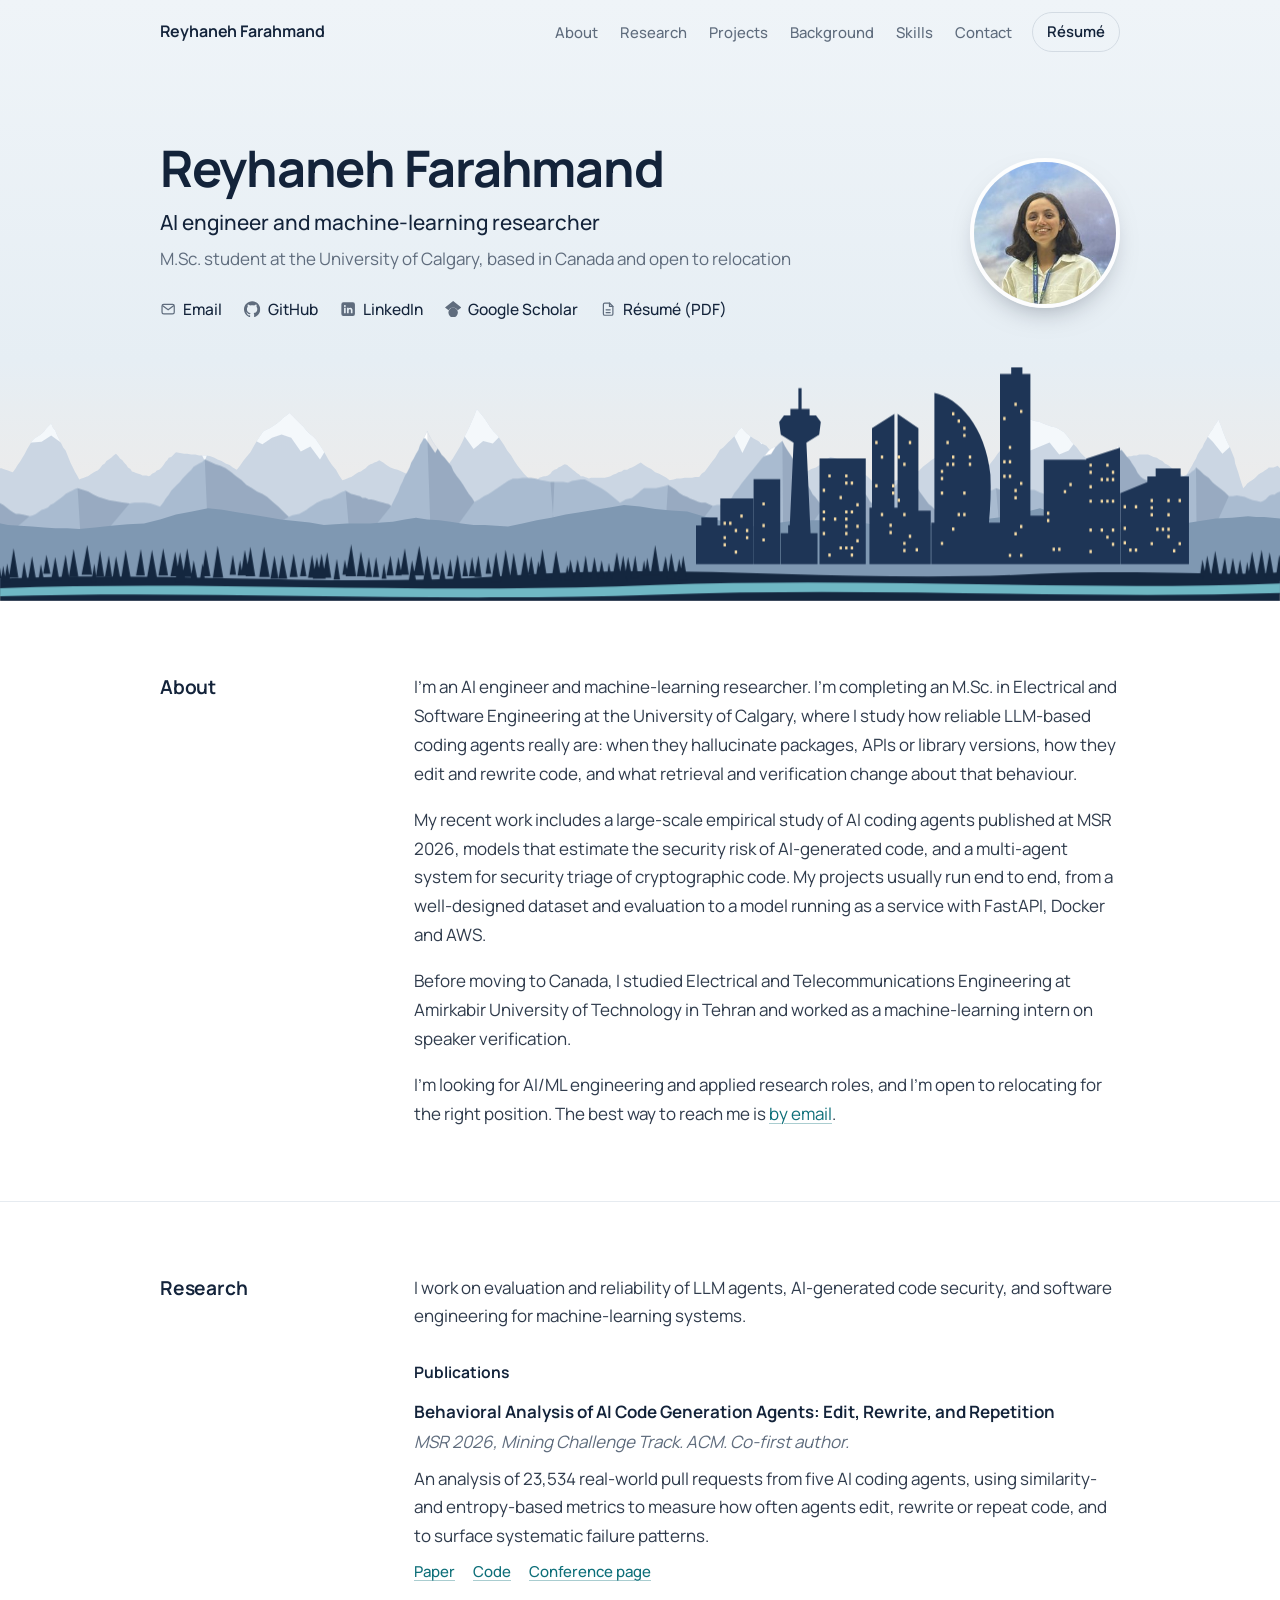
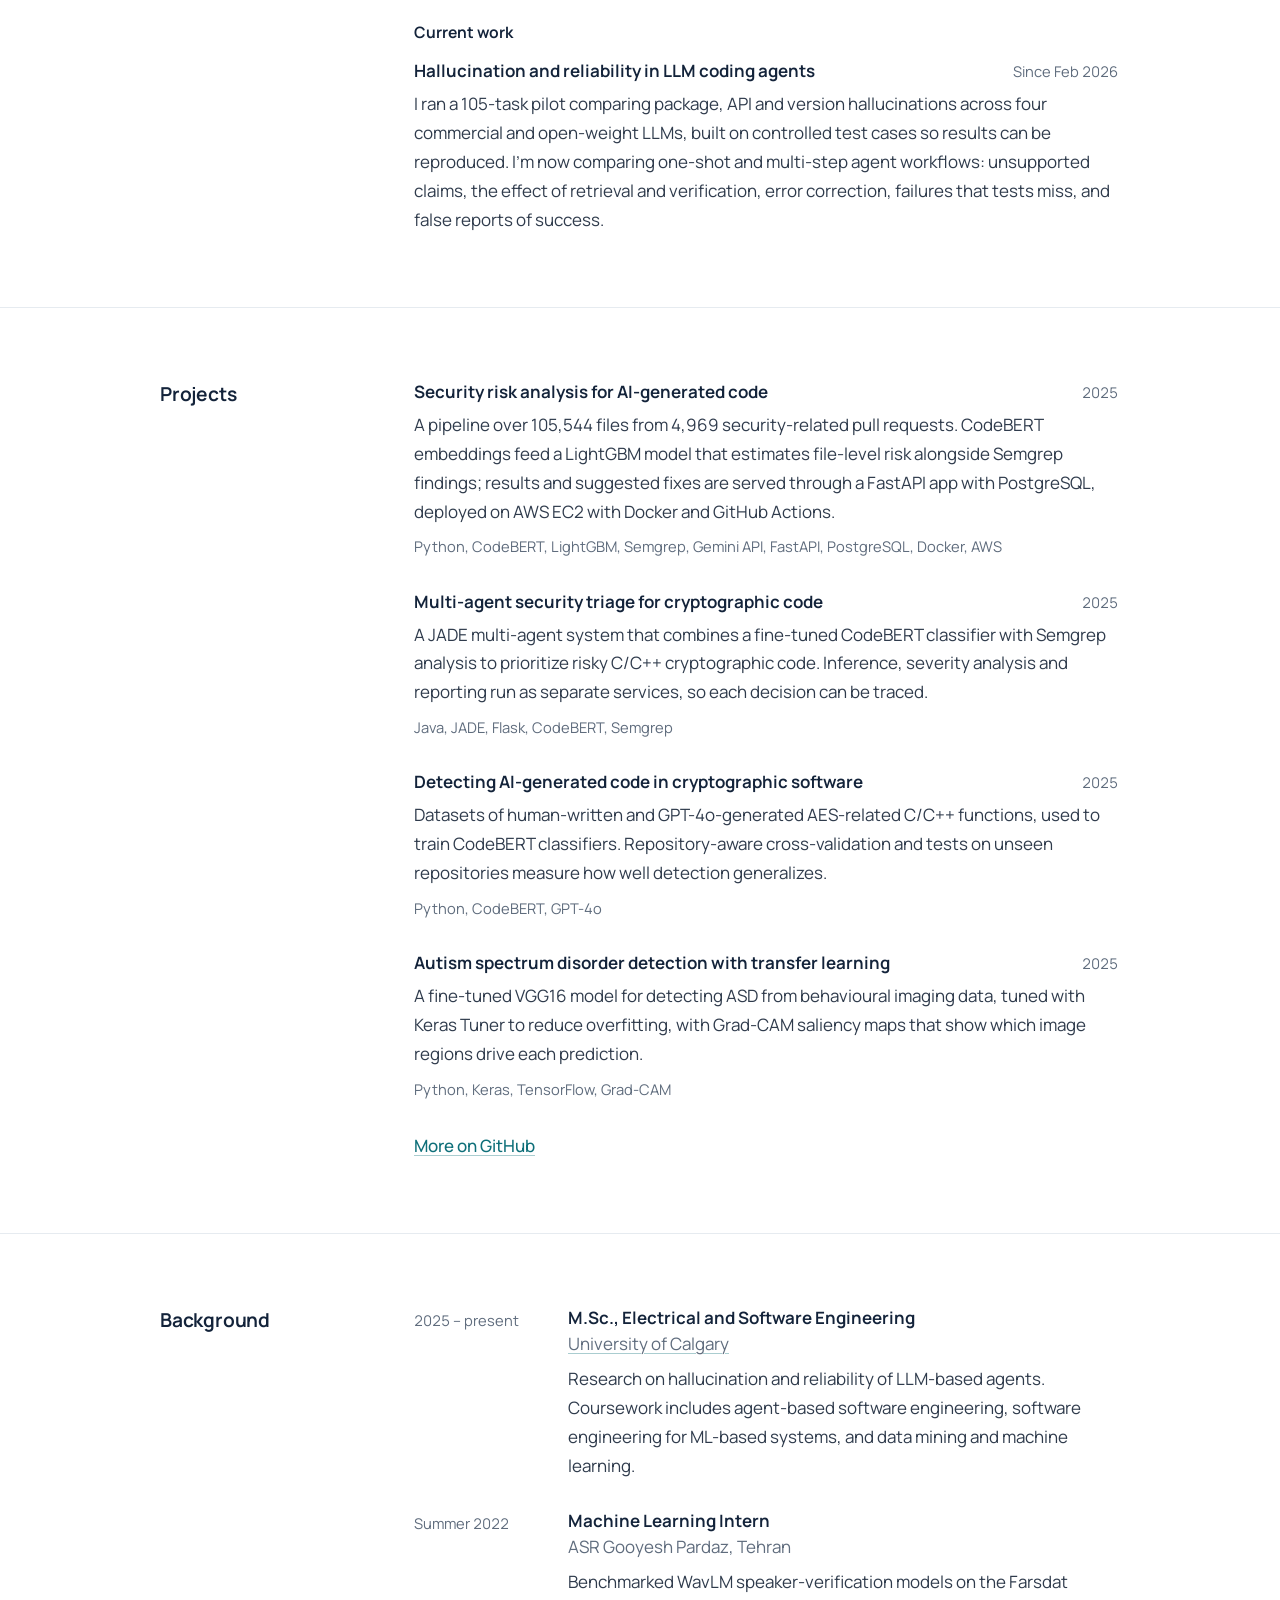
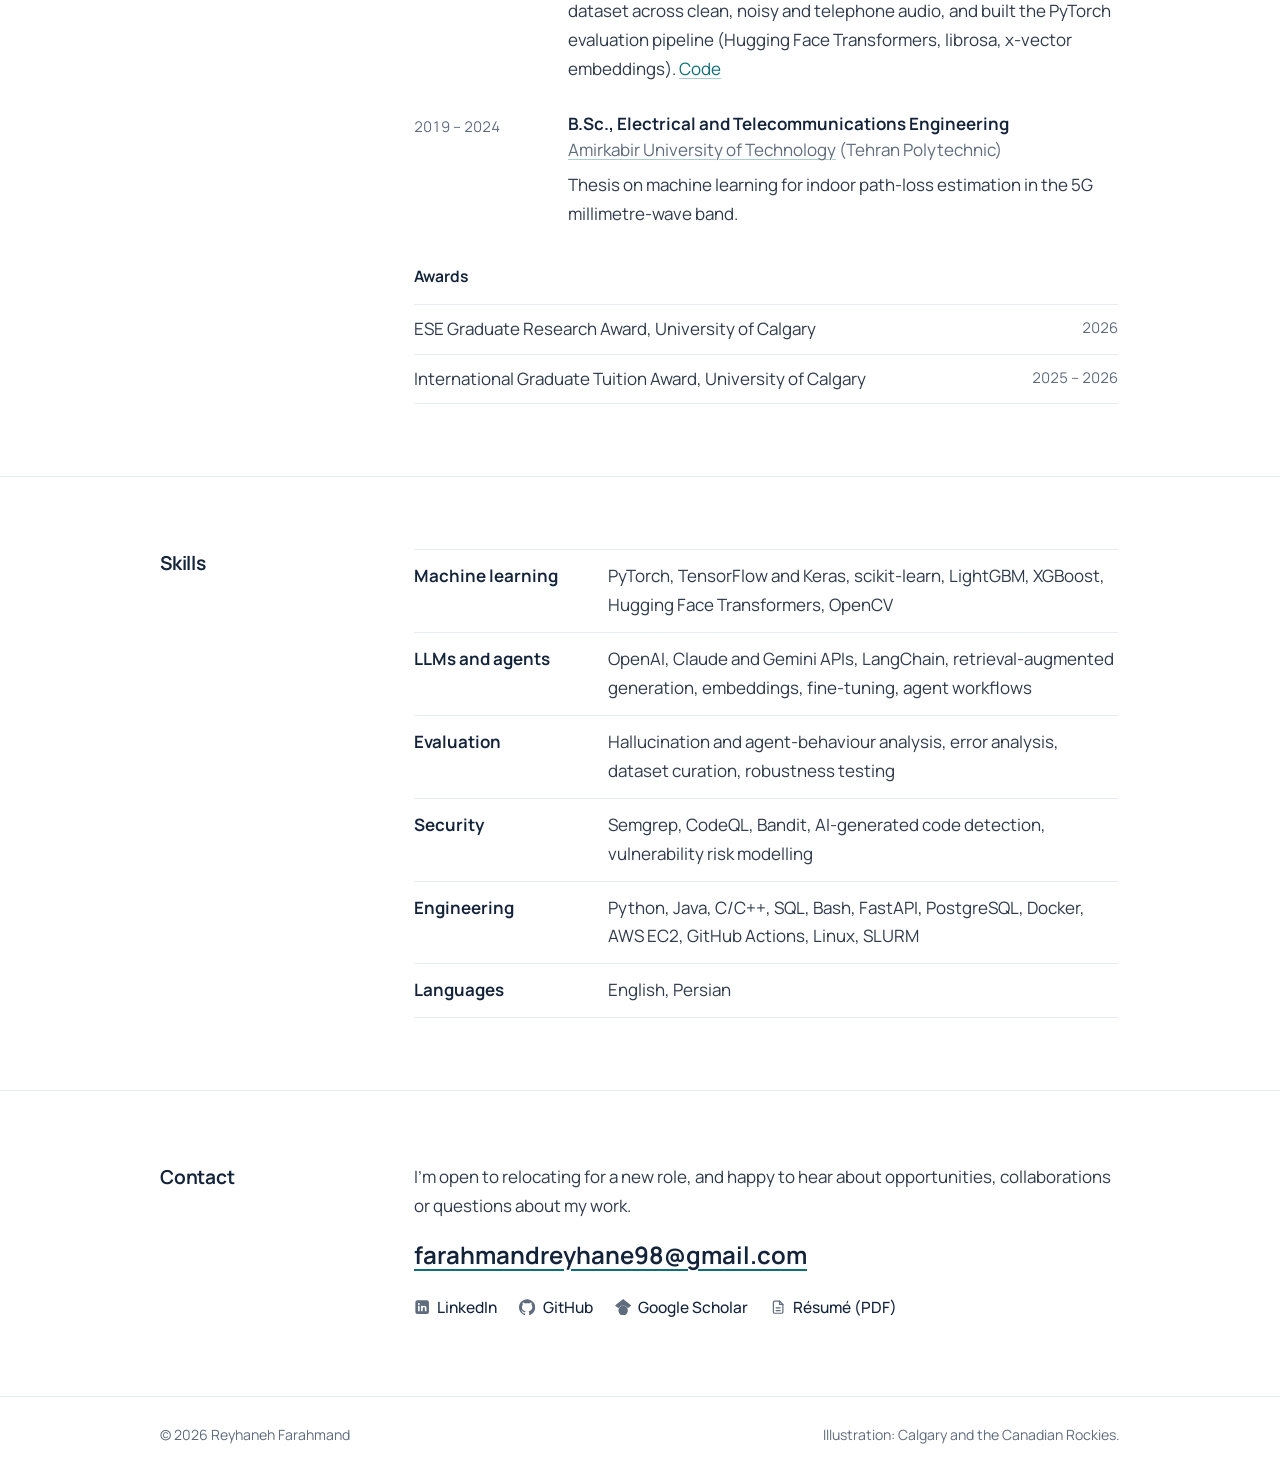
==== commit 8ed33d8f: "Add files via upload" ====
--- a/index.html
+++ b/index.html
@@ -4,13 +4,13 @@
   <meta charset="utf-8">
   <meta name="viewport" content="width=device-width, initial-scale=1">
   <title>Reyhaneh Farahmand</title>
-  <meta name="description" content="Reyhaneh Farahmand is an AI engineer and machine-learning researcher in Calgary, Canada, working on the reliability of LLM-based coding agents, hallucination evaluation, and security for AI-generated code.">
+  <meta name="description" content="Reyhaneh Farahmand is an AI engineer and machine-learning researcher in Canada, working on the reliability of LLM-based coding agents, hallucination evaluation, and security for AI-generated code.">
   <meta name="author" content="Reyhaneh Farahmand">
   <link rel="canonical" href="https://rey1380.github.io/">
 
   <meta property="og:type" content="profile">
   <meta property="og:title" content="Reyhaneh Farahmand">
-  <meta property="og:description" content="AI engineer and machine-learning researcher in Calgary, working on the reliability of LLM-based coding agents.">
+  <meta property="og:description" content="AI engineer and machine-learning researcher in Canada, open to relocation. Working on the reliability of LLM-based coding agents.">
   <meta property="og:url" content="https://rey1380.github.io/">
   <meta property="og:image" content="https://rey1380.github.io/assets/img/og-card.jpg">
   <meta property="og:image:width" content="1200">
@@ -35,7 +35,7 @@
     "image": "https://rey1380.github.io/assets/img/profile.jpg",
     "email": "mailto:farahmandreyhane98@gmail.com",
     "jobTitle": "AI Engineer and Machine Learning Researcher",
-    "address": { "@type": "PostalAddress", "addressLocality": "Calgary", "addressRegion": "AB", "addressCountry": "CA" },
+    "address": { "@type": "PostalAddress", "addressCountry": "CA" },
     "affiliation": { "@type": "CollegeOrUniversity", "name": "University of Calgary", "url": "https://ucalgary.ca/" },
     "alumniOf": [
       { "@type": "CollegeOrUniversity", "name": "University of Calgary" },
@@ -89,7 +89,7 @@
       <div class="intro">
         <h1>Reyhaneh Farahmand</h1>
         <p class="title">AI engineer and machine-learning researcher</p>
-        <p class="affil">M.Sc. student at the University of Calgary, based in Calgary, Canada</p>
+        <p class="affil">M.Sc. student at the University of Calgary, based in Canada and open to relocation</p>
         <ul class="links" aria-label="Contact and profiles">
           <li><a href="mailto:farahmandreyhane98@gmail.com"><svg class="icon"><use href="#i-mail"/></svg>Email</a></li>
           <li><a href="https://github.com/Rey1380" target="_blank" rel="noopener me"><svg class="icon"><use href="#i-github"/></svg>GitHub</a></li>
@@ -113,7 +113,7 @@
           <p>I’m an AI engineer and machine-learning researcher. I’m completing an M.Sc. in Electrical and Software Engineering at the University of Calgary, where I study how reliable LLM-based coding agents really are: when they hallucinate packages, APIs or library versions, how they edit and rewrite code, and what retrieval and verification change about that behaviour.</p>
           <p>My recent work includes a large-scale empirical study of AI coding agents published at MSR 2026, models that estimate the security risk of AI-generated code, and a multi-agent system for security triage of cryptographic code. My projects usually run end to end, from a well-designed dataset and evaluation to a model running as a service with FastAPI, Docker and AWS.</p>
           <p>Before moving to Canada, I studied Electrical and Telecommunications Engineering at Amirkabir University of Technology in Tehran and worked as a machine-learning intern on speaker verification.</p>
-          <p>I’m looking for AI/ML engineering and applied research roles. The best way to reach me is <a href="mailto:farahmandreyhane98@gmail.com">by email</a>.</p>
+          <p>I’m looking for AI/ML engineering and applied research roles, and I’m open to relocating for the right position. The best way to reach me is <a href="mailto:farahmandreyhane98@gmail.com">by email</a>.</p>
         </div>
       </div>
     </section>
@@ -255,7 +255,7 @@
       <div class="container section-grid">
         <h2 id="contact-title">Contact</h2>
         <div class="section-body">
-          <p class="lead">I’m happy to hear about roles, collaborations or questions about my work.</p>
+          <p class="lead">I’m open to relocating for a new role, and happy to hear about opportunities, collaborations or questions about my work.</p>
           <p class="contact-email"><a href="mailto:farahmandreyhane98@gmail.com">farahmandreyhane98@gmail.com</a></p>
           <ul class="links links-small">
             <li><a href="https://www.linkedin.com/in/reyhane-farahmand" target="_blank" rel="noopener"><svg class="icon"><use href="#i-linkedin"/></svg>LinkedIn</a></li>
--- a/assets/css/style.css
+++ b/assets/css/style.css
@@ -0,0 +1,178 @@
+/* Reyhaneh Farahmand — "Calgary & the Rockies" design */
+@font-face {
+  font-family: "Manrope";
+  src: url("../fonts/manrope-latin-wght-normal.woff2") format("woff2-variations"),
+       url("../fonts/manrope-latin-wght-normal.woff2") format("woff2");
+  font-weight: 200 800; font-style: normal; font-display: swap;
+}
+:root {
+  --font: "Manrope", "Segoe UI", system-ui, -apple-system, Helvetica, Arial, sans-serif;
+  --bg: #FFFFFF;
+  --ink: #13233A;          /* headings */
+  --text: #2F3B4C;         /* body */
+  --muted: #5F6C7D;
+  --line: #E6EBF0;
+  --line-strong: #D3DBE3;
+  --link: #0E6F79;         /* glacier-lake teal */
+  /* hero sky + illustration */
+  --sky1: #EFF4F8; --sky2: #E6EEF4; --sky3: #F1E9E3;
+  --a-far2: #CBD6E3; --a-snow2: #F4F8FB;
+  --a-far: #A9BBD0; --a-snow: #FFFFFF; --a-shade: rgba(30, 50, 80, .12);
+  --a-mid: #7F98B2; --a-city: #1E3556; --a-light: #F3D9A4;
+  --a-fore: #14273F; --a-river: #6FB7C4;
+  color-scheme: light;
+}
+
+/* ---------- Base ---------- */
+*, *::before, *::after { box-sizing: border-box; }
+html { -webkit-text-size-adjust: 100%; scroll-behavior: smooth; scroll-padding-top: 76px; }
+body {
+  margin: 0; background: var(--bg); color: var(--text);
+  font-family: var(--font); font-size: 1.0625rem; line-height: 1.7;
+  -webkit-font-smoothing: antialiased; text-rendering: optimizeLegibility;
+}
+img, svg { display: block; }
+a { color: var(--link); text-decoration: underline; text-decoration-color: color-mix(in srgb, var(--link) 35%, transparent); text-underline-offset: 0.2em; text-decoration-thickness: 1px; }
+a:hover { text-decoration-color: currentColor; }
+:focus-visible { outline: 2px solid var(--link); outline-offset: 3px; border-radius: 4px; }
+h1, h2, h3, p, dl, dd { margin: 0; }
+ul, ol { margin: 0; padding: 0; list-style: none; }
+.icon { width: 1.05em; height: 1.05em; flex: none; display: inline-block; }
+.container { width: 100%; max-width: 1040px; margin-inline: auto; padding-inline: clamp(20px, 4vw, 40px); }
+.skip-link { position: absolute; left: 12px; top: -60px; z-index: 100; padding: 10px 14px; background: var(--ink); color: #fff; border-radius: 6px; text-decoration: none; }
+.skip-link:focus { top: 12px; }
+
+/* ---------- Header ---------- */
+.site-header { position: fixed; inset: 0 0 auto 0; z-index: 50; height: 64px; transition: background-color .2s ease, box-shadow .2s ease; }
+.site-header.is-scrolled, .site-header.menu-open {
+  background: color-mix(in srgb, var(--bg) 92%, transparent);
+  -webkit-backdrop-filter: saturate(1.4) blur(10px); backdrop-filter: saturate(1.4) blur(10px);
+  box-shadow: 0 1px 0 var(--line);
+}
+.header-inner { height: 100%; display: flex; align-items: center; gap: 24px; }
+.brand { margin-right: auto; color: var(--ink); font-weight: 650; font-size: 1rem; letter-spacing: -0.005em; text-decoration: none; }
+.site-nav { display: flex; align-items: center; gap: 20px; }
+.site-nav ul { display: flex; gap: 22px; }
+.site-nav ul a { color: var(--muted); font-size: 0.93rem; font-weight: 500; text-decoration: none; padding: 6px 0; border-bottom: 1.5px solid transparent; }
+.site-nav ul a:hover { color: var(--ink); }
+.site-nav ul a.is-active { color: var(--ink); border-bottom-color: var(--link); }
+.nav-cv { color: var(--ink); font-size: 0.93rem; font-weight: 600; text-decoration: none; padding: 6px 14px; border: 1px solid var(--line-strong); border-radius: 999px; }
+.nav-cv:hover { border-color: var(--ink); }
+.menu-toggle { display: none; place-items: center; width: 40px; height: 40px; border: 1px solid var(--line-strong); border-radius: 8px; background: transparent; color: var(--ink); cursor: pointer; }
+.menu-toggle .icon { width: 20px; height: 20px; }
+.icon-close { display: none; }
+.menu-toggle[aria-expanded="true"] .icon-menu { display: none; }
+.menu-toggle[aria-expanded="true"] .icon-close { display: inline-block; }
+
+/* ---------- Hero ---------- */
+.hero { padding-top: calc(64px + clamp(40px, 6vw, 76px)); background: linear-gradient(180deg, var(--sky1) 0%, var(--sky2) 60%, var(--sky3) 100%); }
+.hero-inner { display: flex; align-items: center; justify-content: space-between; gap: 32px; }
+.intro { max-width: 40rem; }
+.hero h1 { font-size: clamp(2.2rem, 4.4vw, 3.15rem); font-weight: 700; line-height: 1.1; letter-spacing: -0.025em; color: var(--ink); }
+.title { margin-top: 10px; font-size: clamp(1.12rem, 1.7vw, 1.3rem); color: var(--ink); font-weight: 500; }
+.affil { margin-top: 4px; color: var(--muted); }
+.links { display: flex; flex-wrap: wrap; gap: 8px 22px; margin-top: 22px; }
+.links a { display: inline-flex; align-items: center; gap: 7px; color: var(--ink); font-weight: 500; font-size: 0.97rem; text-decoration: none; }
+.links a:hover { color: var(--link); text-decoration: underline; text-underline-offset: 0.25em; }
+.links .icon { color: var(--muted); }
+.links a:hover .icon { color: var(--link); }
+.portrait { width: 150px; height: 150px; flex: none; border-radius: 50%; object-fit: cover; border: 4px solid rgba(255, 255, 255, .9); box-shadow: 0 12px 30px -16px rgba(10, 20, 40, .5); }
+.hero-art { margin-top: clamp(-56px, -3.5vw, 0px); }
+.city-art { width: 100%; height: clamp(170px, 25vw, 400px); }
+@media (prefers-reduced-motion: no-preference) {
+  .city-art .layer { animation: rise 1.1s cubic-bezier(.16, .8, .24, 1) both; }
+  .city-art .l-far, .city-art .l-range { animation-delay: .08s; }
+  .city-art .l-mid { animation-delay: .16s; }
+  .city-art .l-city { animation-delay: .26s; }
+  .city-art .l-fore { animation-name: fade; animation-delay: .2s; }
+}
+@keyframes rise { from { transform: translateY(30px); opacity: 0; } to { transform: none; opacity: 1; } }
+@keyframes fade { from { opacity: 0; } to { opacity: 1; } }
+
+/* ---------- Sections ---------- */
+.section { padding-block: clamp(48px, 6vw, 72px); }
+.section + .section { border-top: 1px solid var(--line); }
+.section-grid { display: grid; grid-template-columns: 190px minmax(0, 1fr); gap: 16px clamp(24px, 5vw, 64px); }
+.section h2 { font-size: 1.2rem; font-weight: 650; letter-spacing: -0.01em; color: var(--ink); line-height: 1.5; }
+.section-body { max-width: 44rem; }
+.prose p + p { margin-top: 1em; }
+.lead { color: var(--text); }
+.sub { margin: 34px 0 14px; font-size: 0.98rem; font-weight: 650; color: var(--ink); }
+.lead + .sub { margin-top: 28px; }
+
+/* entries */
+.entry + .entry { margin-top: 30px; }
+.entry-head { display: flex; flex-wrap: wrap; align-items: baseline; justify-content: space-between; gap: 2px 20px; }
+.entry-title { font-weight: 650; color: var(--ink); line-height: 1.45; }
+.entry-title a { color: var(--ink); text-decoration: none; }
+.entry-title a:hover { color: var(--link); text-decoration: underline; }
+.when { color: var(--muted); font-size: 0.92rem; font-variant-numeric: tabular-nums; white-space: nowrap; }
+.entry > p:not(.stack) { margin-top: 6px; }
+.stack { margin-top: 8px; color: var(--muted); font-size: 0.92rem; }
+.more { margin-top: 30px; font-weight: 500; }
+
+/* publications */
+.pubs li + li { margin-top: 26px; }
+.pub-title { font-weight: 650; line-height: 1.45; }
+.pub-title a { color: var(--ink); text-decoration: none; }
+.pub-title a:hover { color: var(--link); text-decoration: underline; }
+.pub-venue { margin-top: 3px; color: var(--muted); font-style: italic; }
+.pub-note { margin-top: 8px; }
+.pub-links { display: flex; flex-wrap: wrap; gap: 4px 18px; margin-top: 8px; font-size: 0.94rem; font-weight: 500; }
+
+/* timeline */
+.timeline li { display: grid; grid-template-columns: 130px minmax(0, 1fr); gap: 4px 24px; }
+.timeline li + li { margin-top: 28px; }
+.timeline .when { padding-top: 2px; }
+.org { color: var(--muted); }
+.org a { color: inherit; }
+.timeline li p:not(.when):not(.entry-title):not(.org) { margin-top: 6px; }
+
+.plain li { display: flex; justify-content: space-between; gap: 6px 20px; flex-wrap: wrap; padding: 10px 0; border-bottom: 1px solid var(--line); }
+.plain li:first-child { border-top: 1px solid var(--line); }
+
+/* skills */
+.skills div { display: grid; grid-template-columns: 170px minmax(0, 1fr); gap: 4px 24px; padding: 12px 0; border-bottom: 1px solid var(--line); }
+.skills div:first-child { border-top: 1px solid var(--line); }
+.skills dt { font-weight: 650; color: var(--ink); }
+
+/* contact */
+.contact-email { margin-top: 14px; font-size: clamp(1.2rem, 2.4vw, 1.5rem); font-weight: 650; overflow-wrap: anywhere; }
+.contact-email a { color: var(--ink); text-decoration-color: var(--link); text-decoration-thickness: 2px; }
+.contact-email a:hover { color: var(--link); }
+.links-small { margin-top: 18px; }
+
+/* footer */
+.site-footer { border-top: 1px solid var(--line); color: var(--muted); font-size: 0.88rem; }
+.footer-inner { display: flex; flex-wrap: wrap; justify-content: space-between; gap: 6px 24px; padding-block: 26px; }
+
+/* 404 */
+.nf { min-height: 100vh; display: flex; flex-direction: column; justify-content: space-between; }
+.nf .links { margin-top: 18px; }
+
+/* ---------- Responsive ---------- */
+@media (max-width: 900px) {
+  .menu-toggle { display: inline-grid; }
+  .site-nav { display: none; position: absolute; top: 64px; left: 0; right: 0; flex-direction: column; align-items: stretch; gap: 14px; padding: 6px clamp(20px, 4vw, 40px) 20px; background: var(--bg); border-bottom: 1px solid var(--line); }
+  .site-nav.is-open { display: flex; }
+  .site-nav ul { flex-direction: column; gap: 0; }
+  .site-nav ul a { display: block; padding: 12px 0; border-bottom: 1px solid var(--line); font-size: 1rem; }
+  .site-nav ul a.is-active { border-bottom-color: var(--line); color: var(--link); }
+  .nav-cv { align-self: flex-start; }
+  .section-grid { grid-template-columns: minmax(0, 1fr); }
+}
+@media (max-width: 640px) {
+  .hero-inner { flex-direction: column-reverse; align-items: flex-start; gap: 20px; }
+  .portrait { width: 96px; height: 96px; }
+  .city-art { height: 170px; }
+  .timeline li, .skills div { grid-template-columns: minmax(0, 1fr); gap: 2px; }
+}
+@media (prefers-reduced-motion: reduce) {
+  html { scroll-behavior: auto; }
+  *, *::before, *::after { animation: none !important; transition: none !important; }
+}
+@media print {
+  .site-header, .hero-art, .skip-link, .site-footer { display: none !important; }
+  .hero { padding-top: 0; background: none; }
+  .section { padding-block: 14px; break-inside: avoid; }
+}
